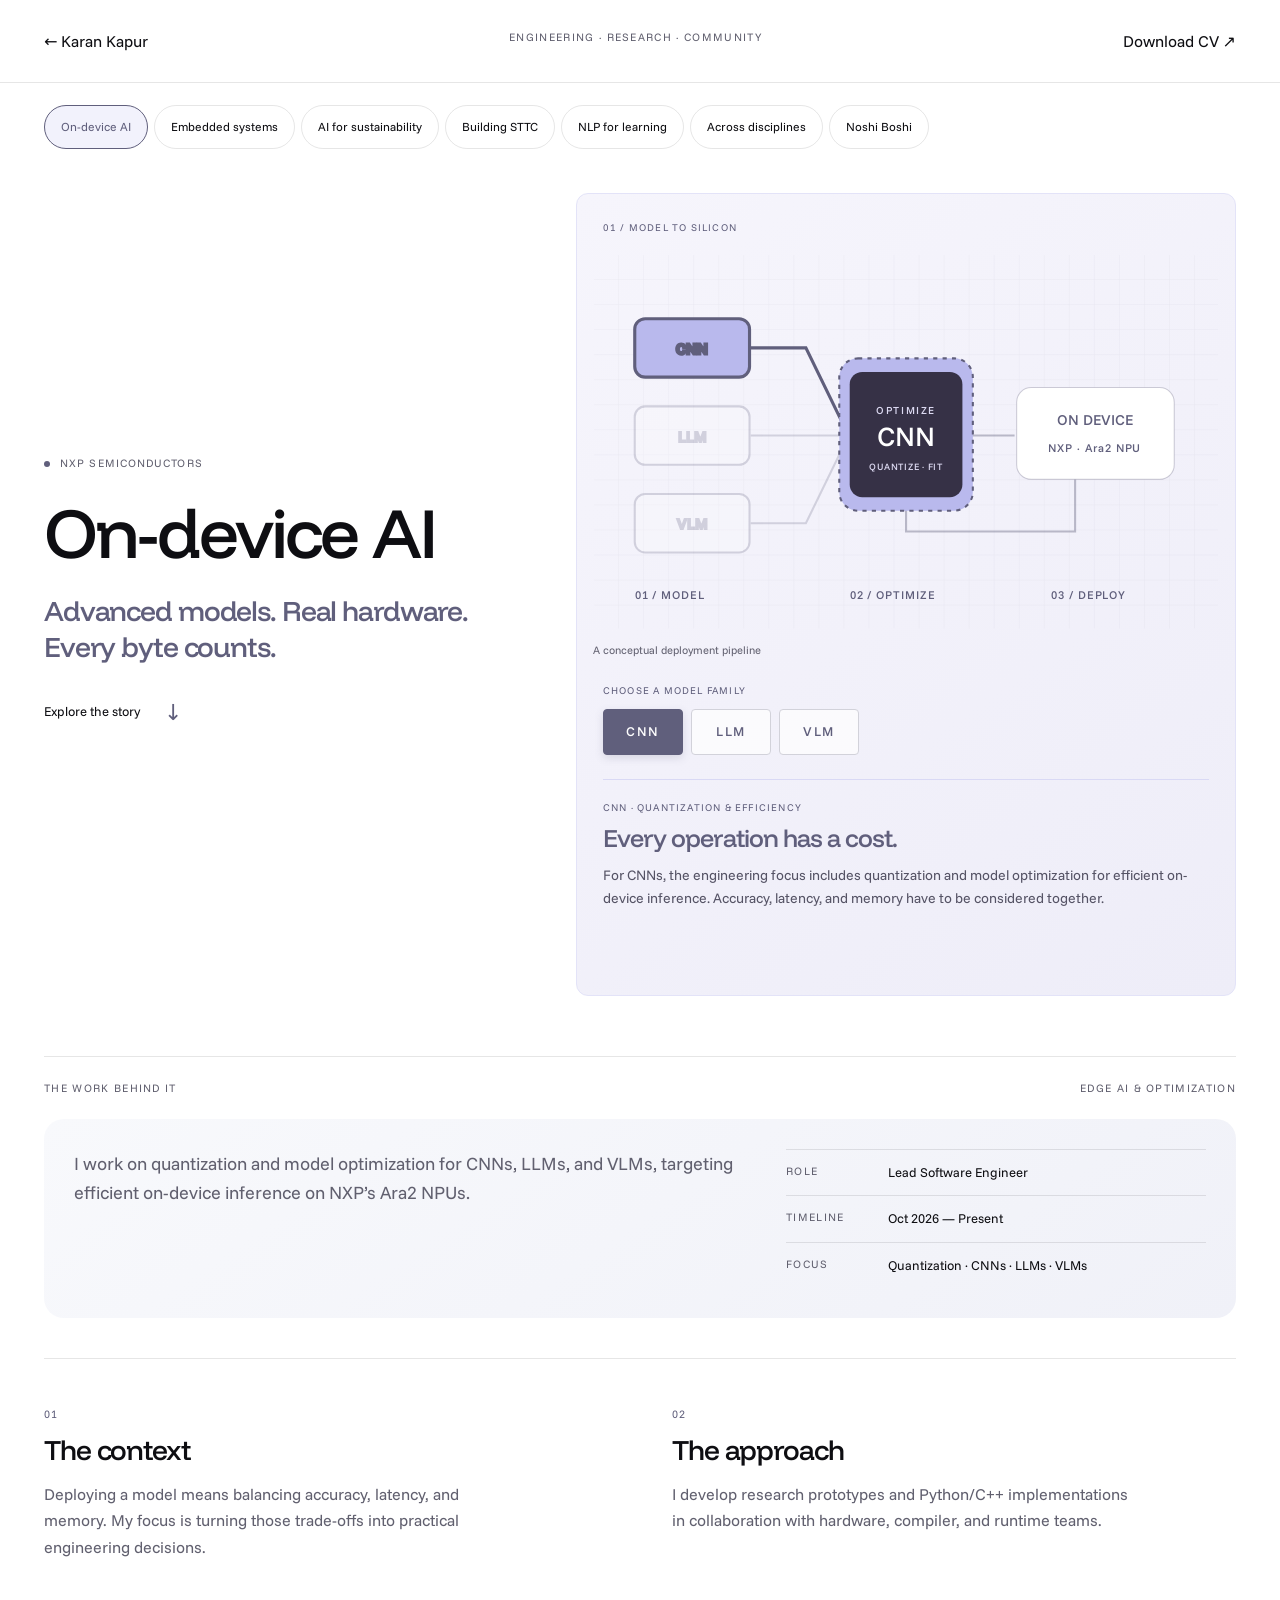
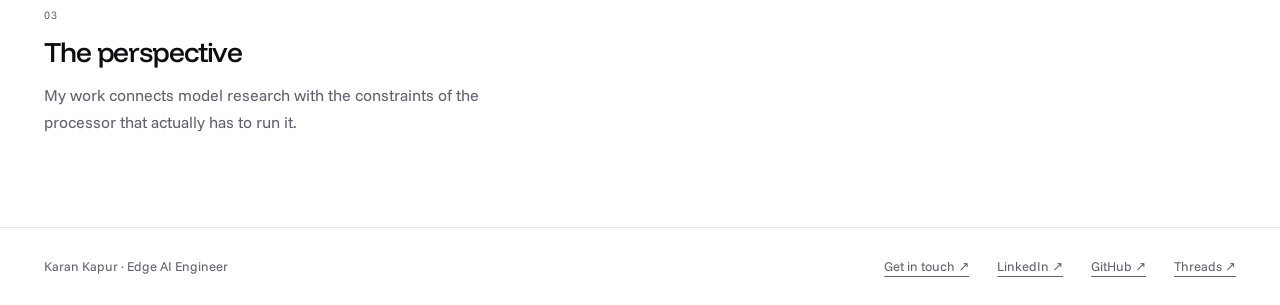
==== profile/project.html @ 8407d63f "Prepare portfolio for GitHub Pages" ====
<!doctype html>
<html lang="en">
<head>
  <meta charset="utf-8">
  <meta name="viewport" content="width=device-width, initial-scale=1">
  <meta name="theme-color" content="#ffffff">
  <meta name="description" content="Selected engineering, research, and community work by Karan Kapur.">
  <title>Selected work — Karan Kapur</title>
  <link rel="icon" href="icon.svg" type="image/svg+xml">
  <link rel="preconnect" href="https://fonts.googleapis.com">
  <link rel="stylesheet" href="https://fonts.googleapis.com/css2?family=Funnel+Display:wght@400;500;600&family=Funnel+Sans:wght@400;500;600&display=swap">
  <style>
    :root{--accent:#b9b9ed}
    *{box-sizing:border-box}body{margin:0;background:var(--bg);color:var(--ink);font:400 16px/1.65 "Funnel Sans",system-ui,sans-serif}
    a{color:inherit;text-underline-offset:5px}a:hover{color:var(--accent-ink)}a:focus-visible{outline:2px solid var(--accent-ink);outline-offset:5px}
    header,main,footer{max-width:1120px;margin:auto;padding:28px 44px}header{display:flex;justify-content:space-between;gap:24px;border-bottom:1px solid var(--line)}
    header a{text-decoration:none}header span,.eyebrow,.number,dt{font-size:11px;letter-spacing:.12em;text-transform:uppercase;color:var(--muted)}
    nav{display:flex;gap:8px;flex-wrap:wrap;margin:6px 0 28px}nav a{font-size:12px;text-decoration:none;padding:6px 12px;border:1px solid var(--line);border-radius:24px}nav a[aria-current]{border-color:var(--accent-ink);color:var(--accent-ink)}
    .eyebrow{display:flex;align-items:center;gap:10px;margin:40px 0 18px}.eyebrow:before{content:"";width:6px;height:6px;border-radius:50%;background:var(--accent-ink)}
    h1,h2,.statement{font-family:"Funnel Display",system-ui,sans-serif;font-weight:500;letter-spacing:-.04em}h1{font-size:clamp(48px,8vw,100px);line-height:1.02;max-width:900px;margin:0 0 28px}
    .statement{font-size:clamp(23px,3vw,36px);line-height:1.35;max-width:760px;color:var(--accent-ink);margin:0 0 34px}
    .overview{display:grid;grid-template-columns:1.6fr 1fr;gap:64px;padding:30px 0 50px}.summary{font-size:18px;margin:0;color:var(--muted)}
    dl{margin:0}dl div{display:grid;grid-template-columns:90px 1fr;gap:12px;border-top:1px solid var(--line);padding:12px 0}dd{margin:0;font-size:13px}
    .chapters{border-top:1px solid var(--line);display:grid;grid-template-columns:repeat(2,minmax(0,1fr));gap:40px 64px;padding:40px 0 64px}.number{color:var(--accent-ink)}h2{font-size:28px;line-height:1.2;margin:8px 0 14px}.chapters p{color:var(--muted);margin:0;max-width:460px}
    footer{display:flex;flex-wrap:wrap;gap:16px 28px;border-top:1px solid var(--line);font-size:13px;color:var(--muted)}footer span{margin-right:auto}.empty{padding-block:80px}
    @media(max-width:640px){header,main,footer{padding:22px}.eyebrow{margin-top:28px}.overview{grid-template-columns:1fr;gap:28px}.chapters{grid-template-columns:1fr;gap:32px}h1{overflow-wrap:anywhere}header span{display:none}}
    .overview{border-radius:20px;background:linear-gradient(145deg,#f8f9fc,#f0f1f8);padding:30px;margin-bottom:40px;gap:40px}
    nav a{min-height:44px;box-sizing:border-box;display:inline-flex;align-items:center;padding:10px 16px}
    nav a[aria-current]{background:color-mix(in srgb,var(--accent) 18%,white)}
    @media(max-width:640px){.overview{padding:24px;gap:28px}}
  </style>
  <link rel="stylesheet" href="theme.css">
</head>
<body class="project-page">
  <header><a id="back" href="../index.html">← Karan Kapur</a><span>Engineering · Research · Community</span><a href="CV_Karan_Kapur.pdf" download>Download CV ↗</a></header>
  <main id="content">
    <nav id="project-nav" aria-label="Select a project"></nav>
    <section class="project-hero" aria-labelledby="name">
      <div class="project-heading">
        <p class="eyebrow" id="organization"></p>
        <h1 id="name"></h1>
        <p class="statement" id="statement"></p>
        <a class="story-link" href="#story">Explore the story <span aria-hidden="true">↓</span></a>
      </div>
      <section class="experience" id="experience" aria-label="Explore this project" hidden></section>
    </section>
    <div class="story-heading" id="story"><span>The work behind it</span><span id="story-type"></span></div>
    <div class="overview"><p class="summary" id="summary"></p><dl id="details"></dl></div>
    <div class="chapters" id="chapters"></div>
    <noscript><p>Please enable JavaScript to view this project, or <a href="CV_Karan_Kapur.pdf">read my CV</a>.</p></noscript>
  </main>
  <footer><span>Karan Kapur · Edge AI Engineer</span><a href="mailto:karankapur.kapur@gmail.com">Get in touch ↗</a><a href="https://www.linkedin.com/in/karukapur/" target="_blank" rel="noopener">LinkedIn ↗</a><a href="https://github.com/karukapur" target="_blank" rel="noopener">GitHub ↗</a><a href="https://www.threads.com/@karukapur" target="_blank" rel="noopener noreferrer">Threads ↗</a></footer>
  <script src="portfolio.js"></script>
  <script src="project-experiences.js"></script>
  <script>
    const id = new URLSearchParams(location.search).get('id') || 'edge-ai';
    const project = PORTFOLIO.projects.find(p => p.id === id);
    for (const item of PORTFOLIO.projects) {
      const link = document.createElement('a'); link.href = `?id=${item.id}`; link.textContent = item.name;
      if (item.id === id) link.setAttribute('aria-current', 'page');
      document.getElementById('project-nav').append(link);
    }
    if (!project) {
      document.title = 'Project not found — Karan Kapur';
      document.getElementById('content').innerHTML = '<div class="empty"><h1>Project not found.</h1><p><a href="../index.html">Explore the portfolio ↗</a></p></div>';
    } else {
      document.title = `${project.name} — Karan Kapur`;
      document.body.dataset.project = project.id;
      document.documentElement.style.setProperty('--accent', project.color);
      document.getElementById('story-type').textContent = project.type;
      for (const [element, value] of Object.entries({organization: project.organization, name: project.name, statement: project.big, summary: project.tabs[0]})) document.getElementById(element).textContent = value;
      document.getElementById('back').href = `../index.html#${project.id}`;
      const details = document.getElementById('details');
      for (const [label, value] of [['Role', project.role], ['Timeline', project.timeline], ['Focus', project.scope]]) {
        const row = document.createElement('div'), term = document.createElement('dt'), description = document.createElement('dd');
        term.textContent = label; description.textContent = value; row.append(term, description); details.append(row);
      }
      project.tabs.slice(1).forEach((text, i) => {
        const article = document.createElement('article'), number = document.createElement('span'), heading = document.createElement('h2'), paragraph = document.createElement('p');
        number.className = 'number'; number.textContent = `0${i + 1}`;
        heading.textContent = ['The context', 'The approach', 'The perspective'][i]; paragraph.textContent = text;
        article.append(number, heading, paragraph); document.getElementById('chapters').append(article);
      });
      mountProjectExperience(document.getElementById('experience'), project);
    }
  </script>
</body>
</html>
---- profile/theme.css ----
/* One light palette for the introduction, card table, lab and project pages. */
:root {
  color-scheme: light;
  --bg: #ffffff;
  --ink: #0e0e12;
  --muted: #61606f;
  --line: rgba(14,14,18,.1);
  --nt: #f3f4fa;
  --nt-ink: #242331;
  --nt-2: #61606f;
  --nt-3: #686779;
  --nt-line: rgba(46,44,79,.14);
  --nt-hi: #363445;
  --nt-mid: #555365;
  --nt-body: #61606f;
  --accent-ink: color-mix(in srgb, var(--accent, #b9b9ed) 40%, #242331);
}

/* A custom embedded development kit; the existing camera and display remain interactive. */
html.stage-on .mb .mb-base {
  transform: translateZ(2px);
  border-radius: 22px;
  background: #e8e9f3 url(edge-board.svg) center / 100% 100% no-repeat;
  box-shadow: inset 0 0 0 2px #c4c5d8, 0 7px 0 #b7b8ca, 0 20px 35px rgba(46,44,79,.15);
}
html.stage-on .mb .mb-face {
  border-radius: 18px;
  background: linear-gradient(145deg, #ffffff, #e1e3ef);
  box-shadow: inset 0 0 0 2px #c6c8dc, 0 4px 0 #b9bbd1, 0 16px 36px rgba(46,44,79,.16);
}
html.stage-on .mb .mb-screen { border-radius: 8px; background: #e8e9f3; }
html.stage-on .mb .mb-pane { background: var(--bg); }
html.stage-on .mb .mb-back { display: block; background: #dcddeb; }
html.stage-on .mb .mb-bar {
  top: calc(var(--bz) - var(--bh));
  color: #555365;
  background: #ececf6;
  border-radius: 8px 8px 0 0;
  letter-spacing: .12em;
}
html.stage-on .mb .lab-status { display: flex; align-items: center; gap: .6em; }
html.stage-on .mb .lab-status i { width: .5em; height: .5em; border-radius: 50%; background: #3a875f; }
html.stage-on .mb .mb-chin { color: #61606f; font-size: calc(var(--wi) * .009); letter-spacing: .18em; }
html.stage-on body .web-info .wi-dock {
  background: linear-gradient(180deg, rgba(255,255,255,.92), rgba(232,234,245,.88));
  box-shadow: inset 0 0 0 1px rgba(120,118,154,.18), inset 0 1px 0 #fff, 0 10px 30px rgba(46,44,79,.12);
}
html.stage-on body .web-info .wd-c::after { background: #7774b5; box-shadow: none; }
html.stage-on body .web-info .wd-tip { background: rgba(255,255,255,.96); box-shadow: 0 4px 16px rgba(46,44,79,.15); }
html.stage-on .web-tip { color: var(--ink); text-shadow: 0 1px 8px #fff; }
html.stage-on .mb .mb-arrive { box-shadow: 0 8px 28px rgba(46,44,79,.18); }
html.stage-on .web-note.is-cue { animation: none; }
.end-info .ei-item:hover .ei-v { color: #64619a; }

/* Project experiences: shared controls, individual compositions. */
.project-page { --tint: color-mix(in srgb, var(--accent) 19%, white); }
.project-page header, .project-page main, .project-page footer { max-width: 1320px; }
.project-page main { padding-top: 22px; }
.project-page #project-nav { margin: 0 0 36px; gap: 6px; }
.project-page #project-nav a { font-size: 12px; }
.project-hero { display: grid; grid-template-columns: .85fr 1.15fr; align-items: center; gap: 44px; padding: 8px 0 60px; }
.project-heading { min-width: 0; }
.project-heading .eyebrow { margin: 0 0 24px; line-height: 1.6; letter-spacing: .1em; }
.project-heading h1 { font-size: clamp(46px, 5.5vw, 82px); margin-bottom: 24px; overflow-wrap: anywhere; }
.project-heading .statement { font-size: clamp(23px, 2.2vw, 31px); line-height: 1.3; margin-bottom: 24px; }
.story-link { display: inline-flex; align-items: center; gap: 24px; min-height: 44px; font-size: 13px; text-decoration: none; }
.story-link span { font-size: 22px; color: var(--accent-ink); }
.story-heading { display: flex; flex-wrap: wrap; justify-content: space-between; gap: 12px; padding: 22px 0; border-top: 1px solid var(--line); font-size: 11px; letter-spacing: .12em; text-transform: uppercase; color: var(--muted); scroll-margin-top: 24px; }
.experience { min-width: 0; padding: 26px; border: 1px solid color-mix(in srgb, var(--accent) 40%, white); border-radius: 24px; background: var(--tint); color: var(--accent-ink); }
.experience[hidden] { display: none; }
.experience-label, .experience-tag, .experience-prompt, .sheet-label, .notebook-label, .notebook-footer { font-size: 10px; line-height: 1.6; letter-spacing: .12em; text-transform: uppercase; }
.experience-label { margin: 0; }
.experience-visual { min-width: 0; margin: 18px 0 24px; }
.experience-visual > svg { width: 100%; height: auto; display: block; overflow: visible; }
.experience-visual figcaption { margin-top: 12px; font-size: 11px; line-height: 1.5; color: var(--muted); }
.experience-prompt { margin: 0 0 10px; }
.experience-buttons { display: flex; flex-wrap: wrap; gap: 8px; }
.experience-buttons button { min-width: 48px; min-height: 46px; padding: 10px 16px; border: 1px solid color-mix(in srgb, var(--accent-ink) 28%, white); border-radius: 8px; background: rgba(255,255,255,.7); color: var(--accent-ink); font: 500 13px/1.4 "Funnel Sans", system-ui, sans-serif; text-align: left; cursor: pointer; transition: background .2s, border-color .2s, box-shadow .2s; }
.experience-buttons button:hover { border-color: var(--accent-ink); background: white; }
.experience-buttons button[aria-pressed="true"] { background: var(--accent-ink); color: #fff; border-color: var(--accent-ink); box-shadow: 0 3px 8px color-mix(in srgb, var(--accent-ink) 18%, transparent); }
.experience-buttons button:focus-visible { outline: 2px solid var(--accent-ink); outline-offset: 4px; }
.experience-detail { border-top: 1px solid color-mix(in srgb, var(--accent) 55%, white); margin-top: 24px; padding-top: 20px; min-height: 190px; }
.experience-tag { margin: 0 0 8px; }
.experience-title { margin: 0 0 12px; font-size: 25px; line-height: 1.15; }
.experience-copy { margin: 0; font-size: 14px; line-height: 1.65; color: #555365; }
.experience-source { display: inline-flex; align-items: center; min-height: 44px; margin-top: 8px; font-size: 12px; }
.experience-source[hidden] { display: none; }
.experience svg text { fill: currentColor; font: 500 14px "Funnel Sans", system-ui, sans-serif; }
.experience svg .svg-center { text-anchor: middle; }
.experience svg .svg-small { font-size: 11px; letter-spacing: .08em; }
.trace { stroke: currentColor; stroke-width: 2; opacity: .4; }
.signal { stroke: currentColor; stroke-width: 2; opacity: .23; transition: opacity .25s; }
.signal.is-active { opacity: 1; stroke-width: 3; }
.signal rect { fill: white; }
.signal.is-active rect { fill: var(--accent); }
.chip-pins { fill: var(--accent); stroke: var(--accent-ink); stroke-width: 2; stroke-dasharray: 4 5; }
.silicon-core { fill: #363146; }
.experience svg .core-label { fill: #dcd9f1; font-size: 10px; letter-spacing: .15em; }
.experience svg .core-model { fill: white; font-size: 26px; }
.experience svg .core-small { fill: #dcd9f1; font-size: 9px; letter-spacing: .08em; }
.device-node { fill: white; stroke: currentColor; stroke-opacity: .3; }
[data-project="edge-ai"] .experience { border-radius: 12px; background: linear-gradient(145deg, #f6f5fc, #eeedf8); }
[data-project="edge-ai"] .experience-visual { margin-inline: -10px; }
[data-project="edge-ai"] .experience-buttons button { min-width: 80px; text-align: center; border-radius: 4px; letter-spacing: .12em; }

/* The embedded workbench reads across: input rail, schematic, engineering note. */
[data-project="embedded"] .project-hero { grid-template-columns: 1fr; gap: 24px; }
[data-project="embedded"] .project-heading { display: grid; grid-template-columns: 1fr 1fr; gap: 0 64px; align-items: center; }
[data-project="embedded"] .project-heading .eyebrow { grid-column: 1 / -1; margin-bottom: 16px; }
[data-project="embedded"] .project-heading h1 { grid-row: 2 / 4; font-size: clamp(46px, 5vw, 76px); margin: 0; max-width: 540px; }
[data-project="embedded"] .project-heading .statement { margin: 0; max-width: 420px; }
[data-project="embedded"] .experience { display: grid; grid-template-columns: 170px minmax(0, 1.6fr) minmax(220px, 1fr); gap: 24px; border-radius: 8px; background: #f0f7f5; }
[data-project="embedded"] .experience-label { grid-column: 1 / -1; }
[data-project="embedded"] .experience-controls { grid-column: 1; grid-row: 2; align-self: center; }
[data-project="embedded"] .experience-buttons { flex-direction: column; }
[data-project="embedded"] .experience-visual { grid-column: 2; grid-row: 2; margin: 0; align-self: center; }
[data-project="embedded"] .experience-detail { grid-column: 3; grid-row: 2; margin: 0; border-top: 0; border-left: 1px solid var(--line); padding: 16px 0 16px 24px; align-self: center; }
[data-project="embedded"] .silicon-core { fill: #2b4846; }

/* Research documents are individually brought to the top of the desk. */
[data-project="sustainability"] .project-hero { grid-template-columns: 1fr 1fr; gap: 64px; }
[data-project="sustainability"] .experience { padding: 28px 32px; background: linear-gradient(145deg, #f1f5ec, #f9fbf7); border: 0; border-radius: 2px; }
.research-stack { position: relative; height: 310px; width: 100%; margin: 28px 0 16px; }
.report-sheet { position: absolute; box-sizing: border-box; width: 82%; height: 285px; left: 9%; top: 12px; padding: 26px; border: 1px solid #cfd8c5; background: #fff; color: #35412e; box-shadow: 0 10px 22px #3442290c; transform: translate(10px, 8px) rotate(5deg); transition: transform .28s, opacity .28s; opacity: .3; }
.report-sheet:nth-child(2) { transform: translate(-12px, 3px) rotate(-5deg); }
.report-sheet:nth-child(3) { transform: translate(4px, -8px) rotate(3deg); }
.report-sheet:nth-child(4) { transform: translate(-2px, 12px) rotate(-2deg); }
.report-sheet.is-active { transform: translate(0, -8px) rotate(-1deg); opacity: 1; z-index: 1; }
.report-sheet strong { display: block; font: 500 32px/1.12 "Funnel Display", system-ui, sans-serif; letter-spacing: -.04em; margin: 22px 0; }
.paper-lines { height: 54px; background: repeating-linear-gradient(180deg, transparent 0 12px, #dce0d8 12px 14px, transparent 14px 18px); }
.paper-stamp { display: block; font-size: 10px; line-height: 1.5; text-transform: uppercase; letter-spacing: .07em; margin-top: 18px; }
.extraction-row { display: flex; gap: 20px; font-size: 12px; border-block: 1px solid #dce0d8; padding: 10px 0; }
.report-sheet .result-number { font-size: 102px; line-height: .9; margin: 24px 0 12px; }
.result-number span { font-size: 40px; }
.report-sheet p { font-size: 14px; margin: 8px 0; }
.database-drawing { border: 1px solid #cfd8c5; border-radius: 50% / 15%; text-align: center; font-size: 13px; padding: 12px; }
[data-project="sustainability"] .experience-buttons { gap: 6px; }
[data-project="sustainability"] .experience-buttons button { padding: 8px 12px; border-radius: 24px; font-size: 12px; }

/* STTC is shown through its live website rather than an illustrative diagram. */
[data-project="sttc"] .project-hero { grid-template-columns: 1fr; gap: 28px; }
[data-project="sttc"] .project-heading { text-align: center; max-width: 820px; margin: auto; }
[data-project="sttc"] .project-heading .eyebrow { justify-content: center; }
[data-project="sttc"] .project-heading h1 { font-size: clamp(52px, 6vw, 88px); }
[data-project="sttc"] .project-heading .statement { margin: 0 auto 8px; max-width: 650px; }
.project-page .experience.live-site { display: block; padding: 0; overflow: hidden; border: 1px solid var(--line); border-radius: 16px; background: white; }
.live-site-toolbar { display: flex; flex-wrap: wrap; align-items: center; justify-content: space-between; gap: 8px 20px; padding: 10px 20px; background: #f8f9fc; border-bottom: 1px solid var(--line); color: var(--muted); font-size: 12px; }
.live-site-toolbar span { letter-spacing: .1em; text-transform: uppercase; font-size: 10px; }
.live-site-link { display: inline-flex; align-items: center; min-height: 44px; color: var(--ink); }
.live-site-frame { display: block; width: 100%; height: clamp(560px, 72vh, 880px); border: 0; background: white; }

/* The topic map leads on the left, with the editorial introduction on the right. */
[data-project="camh"] .project-hero { grid-template-columns: 1.15fr .85fr; }
[data-project="camh"] .project-heading { grid-column: 2; grid-row: 1; }
[data-project="camh"] .experience { grid-column: 1; grid-row: 1; background: #f0f5fc; border-radius: 30px 30px 8px 30px; }
[data-project="camh"] .experience-visual { background: #ffffff94; border-radius: 16px; padding: 14px 8px 10px; }
[data-project="camh"] .experience-buttons button { border-radius: 24px; }
.map-axis { stroke: #b4c4db; stroke-width: 1; }
.topic-halo { fill: #dce7f4; opacity: .6; }
.halo-b { fill: #dcdff1; }.halo-c { fill: #d5e9e6; }
.topic-point { fill: #5a759f; stroke: white; stroke-width: 1; transition: cx .3s, cy .3s; }
.topic-1 { fill: #7e75a4; }.topic-2 { fill: #507d7b; }
[data-project="camh"] .experience[data-choice="1"] .topic-halo { opacity: .22; }
[data-project="camh"] .experience[data-choice="2"] .topic-halo { opacity: 0; }

/* Notebook tabs, ruled paper and a three-stop academic journey. */
[data-project="education"] .project-hero { grid-template-columns: 1fr; gap: 24px; }
[data-project="education"] .project-heading { max-width: 960px; }
[data-project="education"] .project-heading h1 { font-size: clamp(48px, 6.5vw, 92px); margin-bottom: 16px; }
[data-project="education"] .project-heading .statement { display: inline; margin-right: 40px; }
[data-project="education"] .experience { display: grid; grid-template-columns: minmax(0, 1.3fr) minmax(0, 1fr); gap: 20px 36px; border-radius: 4px 18px 18px 4px; border-left: 10px solid #c7b68a; background: #faf7ee; padding: 28px 36px; }
[data-project="education"] .experience-label { grid-column: 1 / -1; }
[data-project="education"] .experience-visual { grid-column: 1; grid-row: 2 / 4; margin: 0; }
[data-project="education"] .experience-controls { grid-column: 2; grid-row: 2; align-self: end; }
[data-project="education"] .experience-detail { grid-column: 2; grid-row: 3; margin-top: 0; }
[data-project="education"] .experience-buttons button { border-radius: 4px 12px 4px 4px; font-size: 12px; }
.notebook-page { padding: 20px 20px 26px 32px; background: repeating-linear-gradient(transparent 0 31px, #e9e0cc 31px 32px); border-left: 1px solid #d4b8a2; min-height: 270px; }
.notebook-label { display: block; }
.journey-track { display: flex; gap: 18px; position: relative; margin: 30px 0 24px; }
.journey-track::before { content: ""; position: absolute; left: 14px; right: 14px; top: 17px; height: 1px; background: #d7c69f; }
.journey-stop { position: relative; flex: 1; opacity: .4; transition: opacity .25s; }
.journey-stop.is-active { opacity: 1; }
.journey-stop > span { position: relative; display: grid; place-items: center; width: 36px; height: 36px; border: 1px solid #cab88c; border-radius: 50%; background: #faf7ee; font-size: 12px; margin-bottom: 16px; }
.journey-stop.is-active > span { background: var(--accent-ink); color: white; border-color: var(--accent-ink); }
.journey-stop strong { display: block; font: 500 25px/1.15 "Funnel Display", system-ui, sans-serif; letter-spacing: -.04em; }
.journey-stop small { display: block; font-size: 10px; line-height: 1.6; margin-top: 12px; }
.notebook-footer { font-size: 9px; letter-spacing: .06em; }

/* A recipe card, herb sprig and plate form a small kitchen still life. */
[data-project="noshi-boshi"] .project-hero { grid-template-columns: 1.2fr .8fr; gap: 64px; }
[data-project="noshi-boshi"] .project-heading { grid-column: 2; grid-row: 1; }
[data-project="noshi-boshi"] .project-heading h1 { font-size: clamp(62px, 7.5vw, 108px); max-width: 340px; }
[data-project="noshi-boshi"] .experience { grid-column: 1; grid-row: 1; background: #f9f1f3; border: 0; border-radius: 100px 100px 16px 16px; padding: 32px; }
[data-project="noshi-boshi"] .experience-label { text-align: center; }
[data-project="noshi-boshi"] .experience-buttons button { border-radius: 4px; border-style: dashed; font-size: 12px; padding-inline: 12px; }
.recipe-scene { position: relative; height: 330px; }
.recipe-card { position: absolute; left: 26%; top: 22px; width: 64%; height: 280px; box-sizing: border-box; padding: 24px; background: #fffcf8; box-shadow: 0 12px 24px #73545a12; border: 1px solid #e5d4d5; transform: rotate(6deg); transition: transform .25s; }
.recipe-card strong { display: block; font: 500 35px/1.05 "Funnel Display", system-ui, sans-serif; letter-spacing: -.045em; margin: 20px 0 12px; }
.recipe-card .paper-lines { height: 34px; }
.recipe-sign { display: block; margin-top: 12px; font-size: 12px; }
.recipe-card.is-active { transform: rotate(0deg) translateY(-5px); }
.ingredient-bundle { position: absolute; width: 72%; left: -15%; bottom: -8px; transform: rotate(-12deg); transition: transform .25s; }
.ingredient-bundle svg { display: block; width: 100%; }
.ingredient-bundle.is-active { transform: rotate(-5deg) translateY(-8px); }
.herb { fill: #bed1be; stroke: #5a7860; stroke-width: 3; }
.ingredient { fill: #e8b69e; stroke: #ae7966; stroke-width: 2; }
.ingredient-small { fill: #dcc18a; stroke: #a48c59; stroke-width: 2; }
.table-plate { position: absolute; width: 126px; height: 126px; border: 8px double #c9a9b2; background: #fffafc; border-radius: 50%; right: 0; bottom: -6px; display: grid; place-items: center; transform: rotate(-12deg); box-shadow: 0 8px 12px #73545a0a; transition: transform .25s; }
.table-plate span { text-align: center; font-size: 16px; line-height: 1.3; }
.table-plate.is-active { transform: rotate(0deg) translateY(-8px); }

@media (max-width: 1050px) {
  .project-hero, [data-project="sustainability"] .project-hero, [data-project="noshi-boshi"] .project-hero { gap: 28px; }
  .experience { padding: 22px; }
  [data-project="embedded"] .experience { grid-template-columns: 150px minmax(0, 1fr); gap: 20px; }
  [data-project="embedded"] .experience-detail { grid-column: 1 / -1; grid-row: 3; border-left: 0; border-top: 1px solid var(--line); padding: 20px 0 0; min-height: 0; }
  [data-project="education"] .experience { gap: 20px; padding: 28px; }
  [data-project="education"] .experience { grid-template-columns: 1fr; }
  [data-project="education"] .experience-visual { grid-column: 1; grid-row: 2; }
  [data-project="education"] .experience-controls { grid-column: 1; grid-row: 3; }
  [data-project="education"] .experience-detail { grid-column: 1; grid-row: 4; }
}
@media (max-width: 760px) {
  .project-page header, .project-page main, .project-page footer { padding-inline: 22px; }
  .project-page header { font-size: 13px; gap: 16px; align-items: center; }
  .project-page header span { display: none; }
  .project-page #project-nav { margin-bottom: 28px; }
  .project-page #project-nav a { font-size: 11px; padding: 8px 12px; }
  .project-page .project-hero { grid-template-columns: minmax(0, 1fr); gap: 28px; padding-bottom: 36px; }
  .project-page .project-heading { grid-column: 1; grid-row: 1; display: block; text-align: left; margin: 0; }
  .project-page .project-heading .eyebrow { justify-content: flex-start; margin-bottom: 18px; }
  .project-page .project-heading h1 { font-size: clamp(44px, 10vw, 66px); max-width: none; margin-bottom: 20px; }
  .project-page .project-heading .statement { display: block; margin: 0 0 12px; font-size: 25px; }
  .project-page .experience { grid-column: 1; grid-row: 2; padding: 22px; border-radius: 18px; }
  .project-page .experience-label { padding-left: 0; }
  .project-page .experience-detail { min-height: 0; }
  [data-project="sustainability"] .experience { padding-inline: 18px; }
  .report-sheet { padding: 22px; width: 88%; left: 6%; }
  .report-sheet strong { font-size: 30px; }
  .notebook-page { padding-inline: 14px; }
  .journey-track { gap: 8px; }
  .journey-stop strong { font-size: 21px; }
  [data-project="noshi-boshi"] .experience { border-radius: 54px 54px 14px 14px; }
  .recipe-card { left: 20%; width: 76%; padding: 20px; }
  .recipe-card strong { font-size: 32px; }
  .recipe-card .sheet-label { font-size: 8px; }
  .table-plate { width: 106px; height: 106px; }
}
@media (max-width: 440px) {
  [data-project="embedded"] .experience { display: block; }
  [data-project="embedded"] .experience-controls { margin-top: 20px; }
  [data-project="embedded"] .experience-buttons { flex-direction: row; }
  [data-project="embedded"] .experience-visual { margin: 18px -8px; }
  .experience-buttons button { padding-inline: 12px; font-size: 12px; }
  .journey-stop strong { font-size: 18px; }
  .notebook-page { padding-inline: 8px; }
}
@media (prefers-reduced-motion: reduce) {
  .experience *, .experience *::before, .experience *::after { transition: none !important; animation: none !important; }
}
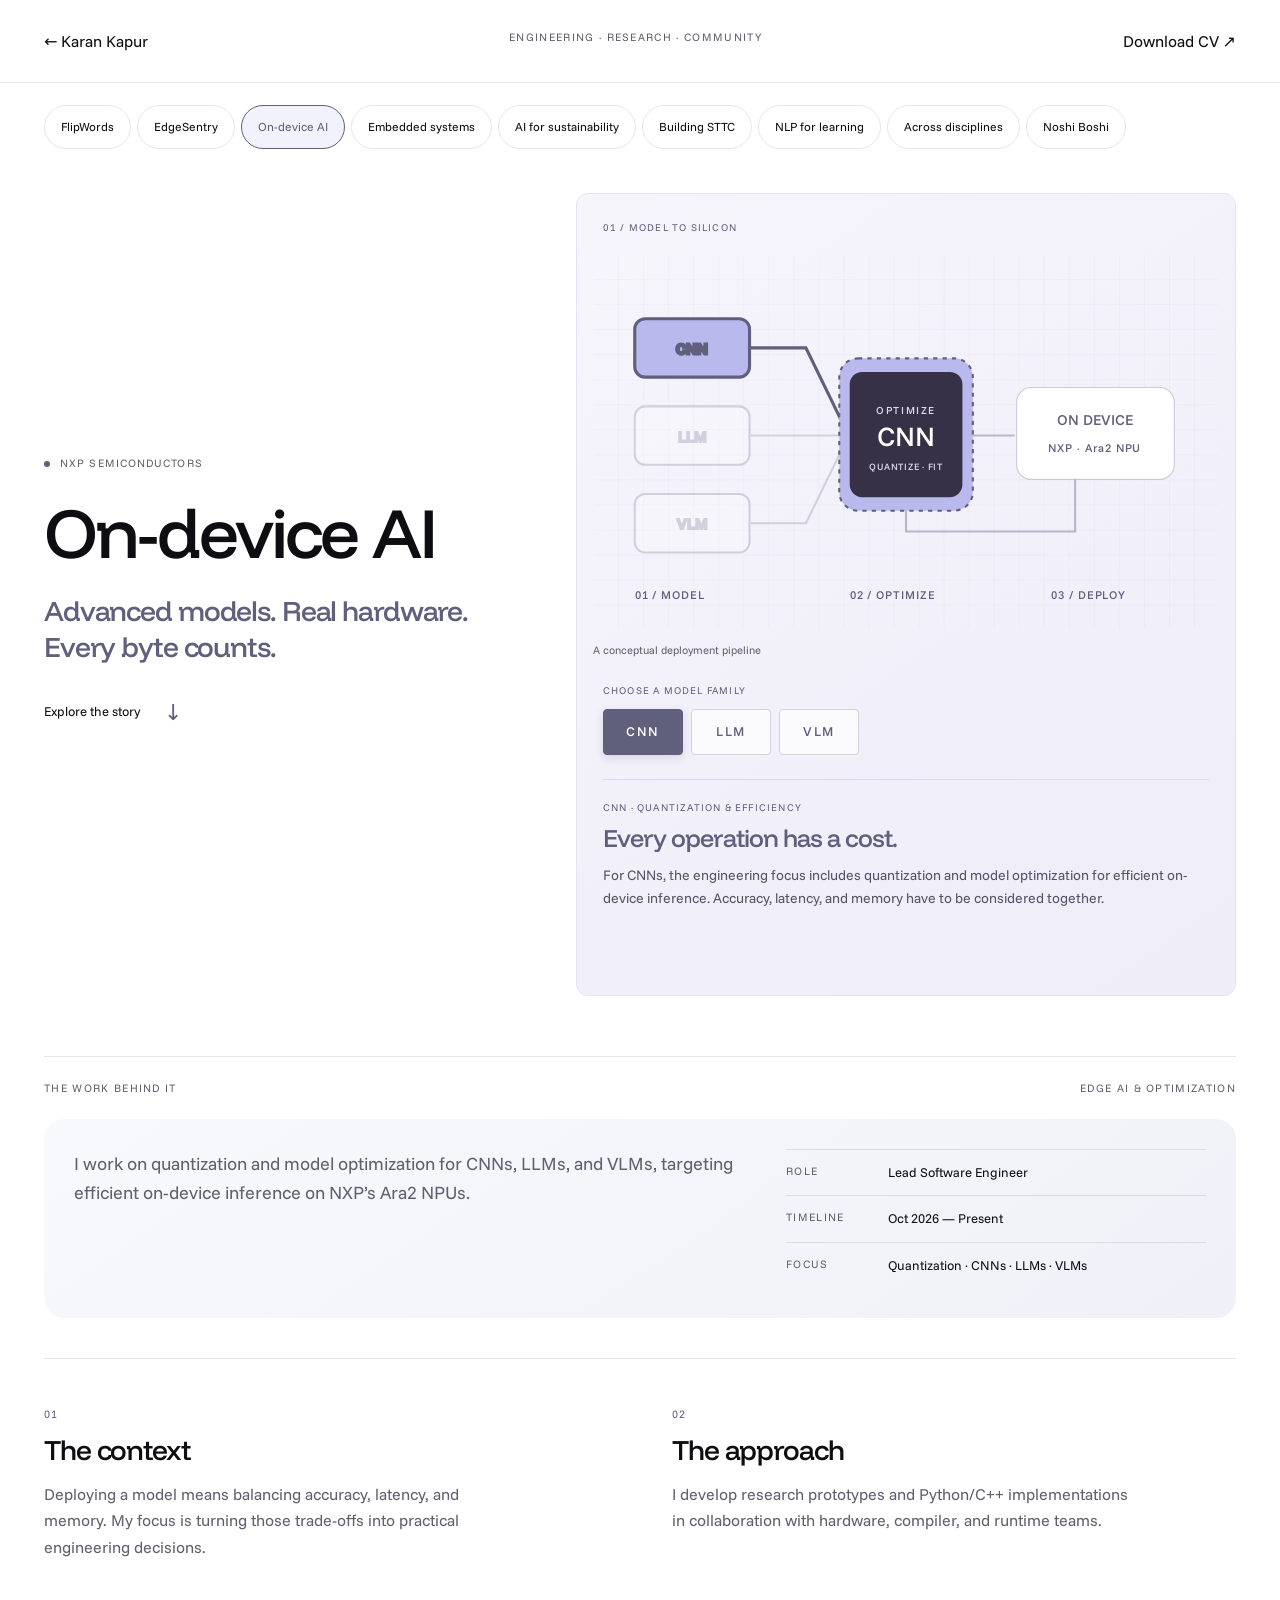
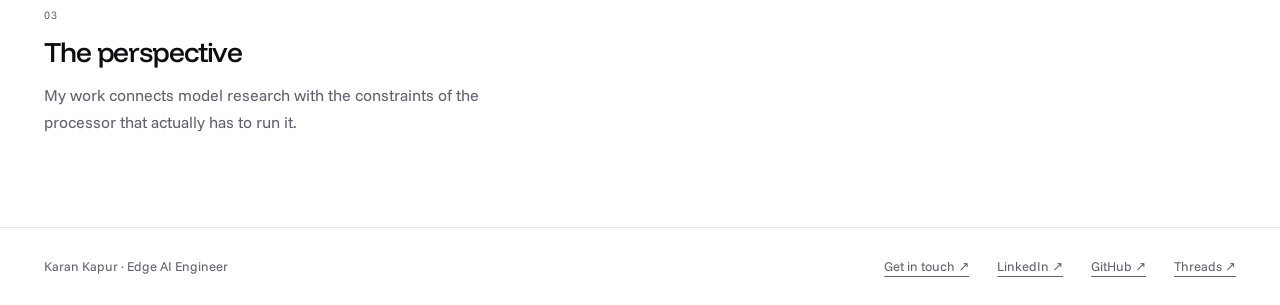
==== commit 77c85a2d: "Major Changes" ====
--- a/profile/project.html
+++ b/profile/project.html
@@ -30,6 +30,7 @@
     @media(max-width:640px){.overview{padding:24px;gap:28px}}
   </style>
   <link rel="stylesheet" href="theme.css">
+  <link rel="stylesheet" href="flipwords.css">
 </head>
 <body class="project-page">
   <header><a id="back" href="../index.html">← Karan Kapur</a><span>Engineering · Research · Community</span><a href="CV_Karan_Kapur.pdf" download>Download CV ↗</a></header>
@@ -52,6 +53,7 @@
   <footer><span>Karan Kapur · Edge AI Engineer</span><a href="mailto:karankapur.kapur@gmail.com">Get in touch ↗</a><a href="https://www.linkedin.com/in/karukapur/" target="_blank" rel="noopener">LinkedIn ↗</a><a href="https://github.com/karukapur" target="_blank" rel="noopener">GitHub ↗</a><a href="https://www.threads.com/@karukapur" target="_blank" rel="noopener noreferrer">Threads ↗</a></footer>
   <script src="portfolio.js"></script>
   <script src="project-experiences.js"></script>
+  <script src="flipwords.js"></script>
   <script>
     const id = new URLSearchParams(location.search).get('id') || 'edge-ai';
     const project = PORTFOLIO.projects.find(p => p.id === id);
@@ -70,6 +72,12 @@
       document.getElementById('story-type').textContent = project.type;
       for (const [element, value] of Object.entries({organization: project.organization, name: project.name, statement: project.big, summary: project.tabs[0]})) document.getElementById(element).textContent = value;
       document.getElementById('back').href = `../index.html#${project.id}`;
+      if (project.sourceUrl) {
+        const source = document.createElement('a');
+        source.href = project.sourceUrl; source.textContent = 'View on GitHub ↗';
+        source.target = '_blank'; source.rel = 'noopener';
+        document.querySelector('.project-heading').append(source);
+      }
       const details = document.getElementById('details');
       for (const [label, value] of [['Role', project.role], ['Timeline', project.timeline], ['Focus', project.scope]]) {
         const row = document.createElement('div'), term = document.createElement('dt'), description = document.createElement('dd');
--- a/profile/theme.css
+++ b/profile/theme.css
@@ -5,7 +5,7 @@
   --ink: #0e0e12;
   --muted: #61606f;
   --line: rgba(14,14,18,.1);
-  --nt: #f3f4fa;
+  --nt: var(--bg);
   --nt-ink: #242331;
   --nt-2: #61606f;
   --nt-3: #686779;
@@ -16,13 +16,45 @@
   --accent-ink: color-mix(in srgb, var(--accent, #b9b9ed) 40%, #242331);
 }
 
-/* A custom embedded development kit; the existing camera and display remain interactive. */
-html.stage-on .mb .mb-base {
-  transform: translateZ(2px);
-  border-radius: 22px;
-  background: #e8e9f3 url(edge-board.svg) center / 100% 100% no-repeat;
-  box-shadow: inset 0 0 0 2px #c4c5d8, 0 7px 0 #b7b8ca, 0 20px 35px rgba(46,44,79,.15);
-}
+/* Home introduction and actions, sharing the existing scene navigation. */
+.copy .hero-offer { grid-column: 1; grid-row: 1 / 3; align-self: start; }
+.copy .hero-offer h1 { margin-bottom: 40px; }
+.hero-services { margin: 0 0 40px; padding-inline-start: 16px; font-size: calc(clamp(22px, 1.9vw, 32px) - 2px); line-height: 1.4; letter-spacing: -.02em; }
+.hero-actions { display: flex; flex-wrap: wrap; gap: 20px; pointer-events: auto; }
+.hero-action { display: inline-flex; justify-content: center; align-items: center; gap: 12px; box-sizing: border-box; min-height: 54px; padding: 12px 26px; border: 1px solid #cbcbd7; border-radius: 11px; color: var(--ink); background: transparent; font-size: 20px; font-weight: 500; line-height: 1.4; letter-spacing: -.035em; text-decoration: none; }
+.hero-action-primary { color: #fff; background: var(--ink); border-color: var(--ink); }
+.hero-action:hover { background: #f3f4fa; }
+.hero-action-primary:hover { background: #292930; }
+.hero-action:focus-visible { outline: 2px solid var(--dot); outline-offset: 4px; }
+.copy .intro { max-width: 320px; }
+.copy .intro .en { font-size: 20px; line-height: 1.35; }
+.copy .intro .ko { font-size: 14px; line-height: 1.5; margin-top: 16px; }
+@media (min-width: 821px) and (max-width: 1400px) {
+  .copy .hero-offer { max-width: calc(50vw - 192px); }
+  .hero-services { font-size: 20px; }
+  .hero-actions { gap: 10px; }
+  .hero-action { min-height: 46px; padding: 10px 16px; font-size: 16px; }
+  .copy .intro { max-width: 240px; }
+  .copy .intro .en { font-size: 16px; }
+}
+@media (max-width: 820px) {
+  .copy .hero-offer h1 { margin-bottom: 0; }
+  .hero-services, .hero-actions { display: none; }
+  .copy .intro { max-width: 21em; }
+  .copy .intro .en { font-size: 11.5px; line-height: 1.5; }
+}
+@media (min-width: 1921px) {
+  .copy .hero-offer h1 { margin-bottom: calc(40px * var(--hs)); }
+  .hero-services { font-size: calc(32px * var(--hs) - 2px); margin-bottom: calc(40px * var(--hs)); padding-inline-start: calc(16px * var(--hs)); }
+  .hero-actions { gap: calc(20px * var(--hs)); }
+  .hero-action { min-height: calc(54px * var(--hs)); padding: calc(12px * var(--hs)) calc(26px * var(--hs)); gap: calc(12px * var(--hs)); border-radius: calc(11px * var(--hs)); font-size: calc(20px * var(--hs)); }
+  .copy .intro { max-width: calc(320px * var(--hs)); }
+  .copy .intro .en { font-size: calc(20px * var(--hs)); }
+  .copy .intro .ko { font-size: calc(14px * var(--hs)); margin-top: calc(16px * var(--hs)); }
+}
+
+/* Neutral project display; STTC supplies its own MacBook hardware. */
+html.stage-on .mb .mb-base { display: none; }
 html.stage-on .mb .mb-face {
   border-radius: 18px;
   background: linear-gradient(145deg, #ffffff, #e1e3ef);
@@ -31,22 +63,27 @@
 html.stage-on .mb .mb-screen { border-radius: 8px; background: #e8e9f3; }
 html.stage-on .mb .mb-pane { background: var(--bg); }
 html.stage-on .mb .mb-back { display: block; background: #dcddeb; }
-html.stage-on .mb .mb-bar {
-  top: calc(var(--bz) - var(--bh));
-  color: #555365;
-  background: #ececf6;
-  border-radius: 8px 8px 0 0;
-  letter-spacing: .12em;
-}
-html.stage-on .mb .lab-status { display: flex; align-items: center; gap: .6em; }
-html.stage-on .mb .lab-status i { width: .5em; height: .5em; border-radius: 50%; background: #3a875f; }
-html.stage-on .mb .mb-chin { color: #61606f; font-size: calc(var(--wi) * .009); letter-spacing: .18em; }
+/* Match the cards' purple lettering within the Work page's left margin. */
+html.stage-on body .web-info .wi-mark {
+  left: max(20px, env(safe-area-inset-left, 0px));
+  bottom: 20vh;
+  font-size: clamp(32px, min(6vw, 9vh), 100px);
+}
+@media (max-width: 820px) {
+  html.stage-on body .web-info .wi-mark { top: 20px; bottom: auto; left: 7vw; font-size: 28px; line-height: 1; transform: none; }
+}
 html.stage-on body .web-info .wi-dock {
   background: linear-gradient(180deg, rgba(255,255,255,.92), rgba(232,234,245,.88));
   box-shadow: inset 0 0 0 1px rgba(120,118,154,.18), inset 0 1px 0 #fff, 0 10px 30px rgba(46,44,79,.12);
 }
 html.stage-on body .web-info .wd-c::after { background: #7774b5; box-shadow: none; }
 html.stage-on body .web-info .wd-tip { background: rgba(255,255,255,.96); box-shadow: 0 4px 16px rgba(46,44,79,.15); }
+/* Navigation stays usable independently of the 3D display's scale. */
+html.stage-on body .web-info .wi-dock { --dock-size: clamp(72px, 5.5vw, 88px); top: auto; bottom: max(20px, 4vh); gap: 12px; padding: 14px 16px 22px; border-radius: 26px; }
+html.stage-on body .web-info .wd-c, html.stage-on body .web-info .wd-k { width: var(--dock-size); }
+html.stage-on body .web-info .wd-k { height: calc(var(--dock-size) * .75); border-radius: 11px; }
+html.stage-on body .web-info .wd-c::after { width: 5px; height: 5px; bottom: -12px; }
+html.stage-on body .web-info .wd-tip { font-size: 14px; padding: 7px 12px; }
 html.stage-on .web-tip { color: var(--ink); text-shadow: 0 1px 8px #fff; }
 html.stage-on .mb .mb-arrive { box-shadow: 0 8px 28px rgba(46,44,79,.18); }
 html.stage-on .web-note.is-cue { animation: none; }
@@ -186,28 +223,11 @@
 .journey-stop small { display: block; font-size: 10px; line-height: 1.6; margin-top: 12px; }
 .notebook-footer { font-size: 9px; letter-spacing: .06em; }
 
-/* A recipe card, herb sprig and plate form a small kitchen still life. */
+/* The supplied unboxing video leads the Noshi Boshi story. */
 [data-project="noshi-boshi"] .project-hero { grid-template-columns: 1.2fr .8fr; gap: 64px; }
 [data-project="noshi-boshi"] .project-heading { grid-column: 2; grid-row: 1; }
 [data-project="noshi-boshi"] .project-heading h1 { font-size: clamp(62px, 7.5vw, 108px); max-width: 340px; }
-[data-project="noshi-boshi"] .experience { grid-column: 1; grid-row: 1; background: #f9f1f3; border: 0; border-radius: 100px 100px 16px 16px; padding: 32px; }
-[data-project="noshi-boshi"] .experience-label { text-align: center; }
-[data-project="noshi-boshi"] .experience-buttons button { border-radius: 4px; border-style: dashed; font-size: 12px; padding-inline: 12px; }
-.recipe-scene { position: relative; height: 330px; }
-.recipe-card { position: absolute; left: 26%; top: 22px; width: 64%; height: 280px; box-sizing: border-box; padding: 24px; background: #fffcf8; box-shadow: 0 12px 24px #73545a12; border: 1px solid #e5d4d5; transform: rotate(6deg); transition: transform .25s; }
-.recipe-card strong { display: block; font: 500 35px/1.05 "Funnel Display", system-ui, sans-serif; letter-spacing: -.045em; margin: 20px 0 12px; }
-.recipe-card .paper-lines { height: 34px; }
-.recipe-sign { display: block; margin-top: 12px; font-size: 12px; }
-.recipe-card.is-active { transform: rotate(0deg) translateY(-5px); }
-.ingredient-bundle { position: absolute; width: 72%; left: -15%; bottom: -8px; transform: rotate(-12deg); transition: transform .25s; }
-.ingredient-bundle svg { display: block; width: 100%; }
-.ingredient-bundle.is-active { transform: rotate(-5deg) translateY(-8px); }
-.herb { fill: #bed1be; stroke: #5a7860; stroke-width: 3; }
-.ingredient { fill: #e8b69e; stroke: #ae7966; stroke-width: 2; }
-.ingredient-small { fill: #dcc18a; stroke: #a48c59; stroke-width: 2; }
-.table-plate { position: absolute; width: 126px; height: 126px; border: 8px double #c9a9b2; background: #fffafc; border-radius: 50%; right: 0; bottom: -6px; display: grid; place-items: center; transform: rotate(-12deg); box-shadow: 0 8px 12px #73545a0a; transition: transform .25s; }
-.table-plate span { text-align: center; font-size: 16px; line-height: 1.3; }
-.table-plate.is-active { transform: rotate(0deg) translateY(-8px); }
+[data-project="noshi-boshi"] .experience { grid-column: 1; grid-row: 1; }
 
 @media (max-width: 1050px) {
   .project-hero, [data-project="sustainability"] .project-hero, [data-project="noshi-boshi"] .project-hero { gap: 28px; }
@@ -240,11 +260,6 @@
   .notebook-page { padding-inline: 14px; }
   .journey-track { gap: 8px; }
   .journey-stop strong { font-size: 21px; }
-  [data-project="noshi-boshi"] .experience { border-radius: 54px 54px 14px 14px; }
-  .recipe-card { left: 20%; width: 76%; padding: 20px; }
-  .recipe-card strong { font-size: 32px; }
-  .recipe-card .sheet-label { font-size: 8px; }
-  .table-plate { width: 106px; height: 106px; }
 }
 @media (max-width: 440px) {
   [data-project="embedded"] .experience { display: block; }
--- a/profile/flipwords.css
+++ b/profile/flipwords.css
@@ -0,0 +1,50 @@
+/* Image and video projects share a presentation within the Work scene.
+   Work typography inherits the shared STTC sizes from index.html. */
+html.flipwords-work .mb .mb-base,
+html.flipwords-work .mb .mb-back,
+html.flipwords-work .mb .mb-screen,
+html.flipwords-work .mb .mb-bar,
+html.flipwords-work .mb .mb-chin { visibility: hidden !important; pointer-events: none; }
+html.flipwords-work.stage-on .mb .mb-face { background: none; box-shadow: none; }
+html.stage-on body .web-info.fw-selected .wi-body { left: 8.6vw; top: max(64px, 9vh); width: 30vw; max-width: 460px; max-height: calc(100dvh - max(64px, 9vh) - 155px); overflow-y: auto; overscroll-behavior: contain; scrollbar-width: thin; pointer-events: auto; padding-right: 8px; }
+html.stage-on body .web-info.fw-selected .wi-body > * { flex-shrink: 0; }
+html.stage-on body .web-info.fw-selected .wi-more { gap: 0; }
+html.stage-on body .web-info.fw-selected .wi-tabs { gap: calc(20px * var(--k,1)); }
+html.stage-on body .web-info.fw-selected .wi-tab[aria-selected="true"] { color: #24212e; }
+html.stage-on body .web-info.fw-selected .wi-tab[aria-selected="true"]::after { height: 2px; }
+html.stage-on body .web-info.fw-selected .wi-meta { margin-top: 28px; grid-template-columns: 86px 1fr; row-gap: 8px; }
+html.stage-on body .web-info.fw-selected .wi-dock { top: auto; bottom: max(20px, 4vh); }
+.fw-notes { pointer-events: auto; align-self: flex-start; color: inherit; font-size: clamp(13px, 1vw, 17px); text-underline-offset: 5px; margin-top: 24px; }
+.fw-notes[hidden], .fw-stage[hidden] { display: none; }
+.fw-stage { display: flex; align-items: center; justify-content: center; position: relative; min-width: 0; height: 640px; color: #292735; font-family: 'Funnel Sans', system-ui, sans-serif; }
+.mb-face > .fw-stage { position: absolute; box-sizing: border-box; left: 0; top: 50%; transform: translateY(-50%); width: 100%; height: 100%; max-height: calc(64dvh * var(--preview-scale, 1)); }
+.fw-mockup { display: block; width: 100%; height: 100%; object-fit: contain; }
+.fw-notes:focus-visible { outline: 3px solid #8b5dc9; outline-offset: 6px; }
+html.stage-on body .web-info.fw-selected .wi-dock .wd-c[data-id="flipwords"] .wd-k { outline: 1px solid #ad83ed; box-shadow: 0 2px 9px #9b73d54d; }
+[data-project="flipwords"] .experience { padding: 0; background: var(--bg); border: 0; }
+[data-project="flipwords"] .experience.fw-stage { min-height: 570px; }
+[data-project="edgesentry"] .experience { padding: 0; background: var(--bg); border: 0; }
+[data-project="edgesentry"] .experience.fw-stage { min-height: 570px; }
+.es-stage .fw-mockup { min-height: 0; mix-blend-mode: multiply; transform: translateY(3%) scale(1.15); transform-origin: center; }
+.es-insignia { position: absolute; top: 10%; left: 4%; display: flex; align-items: center; gap: 12px; color: #34564a; }
+.es-bond-logo { display: block; height: 24px; width: auto; flex: none; }
+.es-insignia > span:last-child { border-left: 1px solid #a7bbb1; padding-left: 12px; font-size: 12px; }
+.es-reticle { width: 24px; height: 24px; border: 1px solid currentColor; border-radius: 50%; position: relative; }
+.es-reticle::before, .es-reticle::after { content: ''; position: absolute; background: currentColor; }
+.es-reticle::before { width: 1px; height: 32px; left: 10px; top: -5px; }
+.es-reticle::after { height: 1px; width: 32px; top: 10px; left: -5px; }
+html.stage-on body .web-info.fw-selected .wi-dock .wd-c[data-id="edgesentry"] .wd-k { outline: 1px solid #78978a; box-shadow: 0 2px 9px #78978a33; }
+.nb-video { display: block; width: 100%; height: auto; max-height: 100%; object-fit: contain; border-radius: 16px; background: #fff; }
+.mb-face > .nb-stage { pointer-events: auto; }
+[data-project="noshi-boshi"] .experience.nb-stage { padding: 0; border-radius: 16px; background: transparent; height: auto; min-height: 0; align-self: center; }
+@media (max-width: 820px) {
+  html.stage-on body .web-info.fw-selected .wi-body { position: absolute; left: 7vw; top: 9vh; width: 84vw; gap: 0; max-width: none; max-height: 20vh; }
+  .mb-face > .fw-stage { top: 0; transform: none; }
+  html.stage-on body .web-info.fw-selected .wi-dock { display: flex; bottom: max(20px, 4vh); gap: 10px; padding: 12px 12px 18px; max-width: 90vw; overflow-x: auto; }
+  html.stage-on body .web-info.fw-selected .wd-c, html.stage-on body .web-info.fw-selected .wd-k { width: 56px; }
+  html.stage-on body .web-info.fw-selected .wd-k { height: 44px; }
+  .web-info .fw-notes { display: none; }
+  [data-project="flipwords"] .experience.fw-stage { min-height: 400px; }
+  [data-project="edgesentry"] .experience.fw-stage { min-height: 400px; }
+}
+@media (prefers-reduced-motion: reduce) { .fw-stage * { transition: none !important; } }
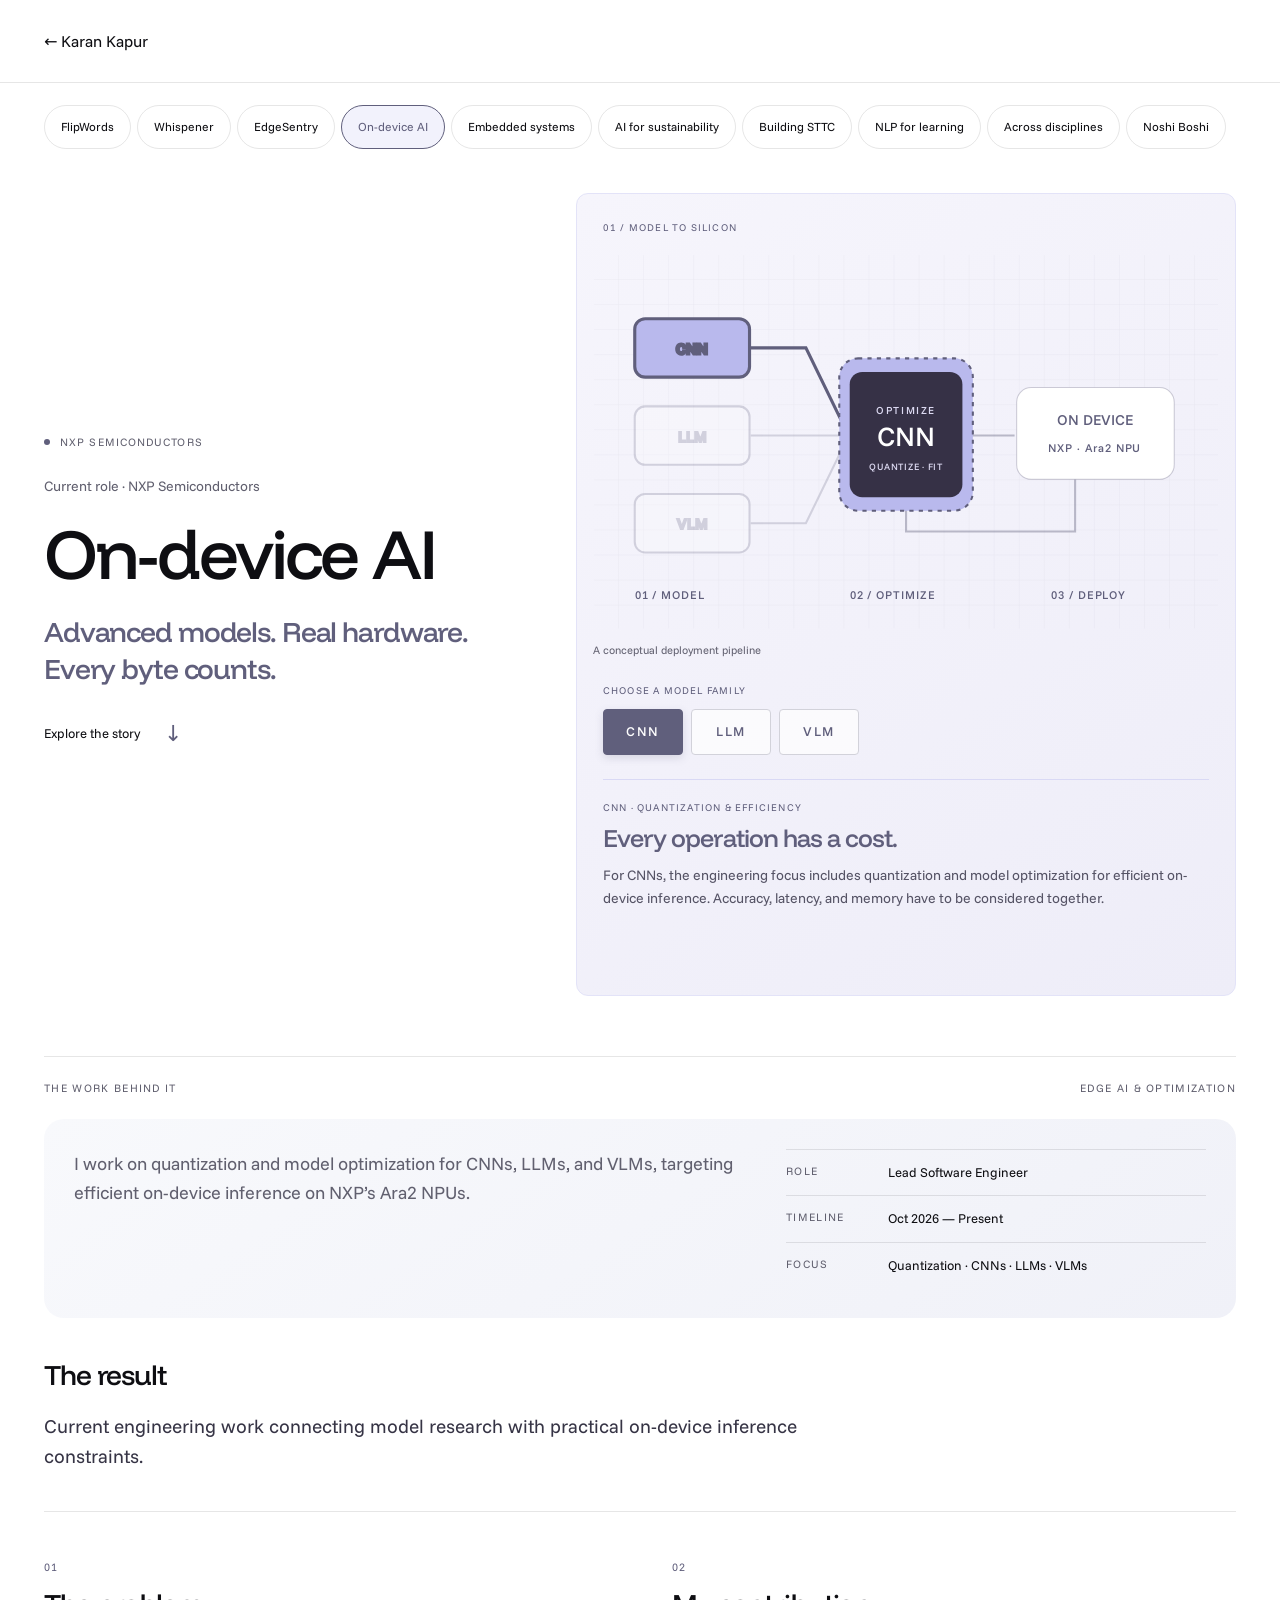
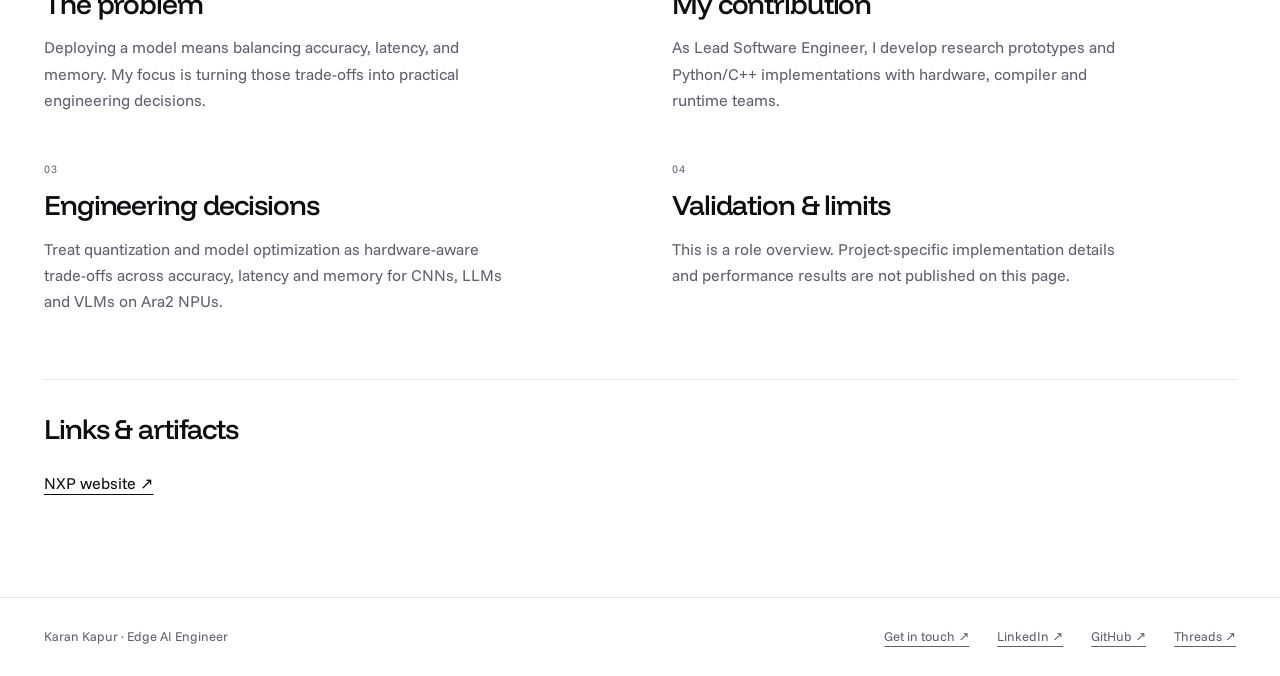
==== commit 718f0103: "Some modifications" ====
--- a/profile/project.html
+++ b/profile/project.html
@@ -15,15 +15,15 @@
     a{color:inherit;text-underline-offset:5px}a:hover{color:var(--accent-ink)}a:focus-visible{outline:2px solid var(--accent-ink);outline-offset:5px}
     header,main,footer{max-width:1120px;margin:auto;padding:28px 44px}header{display:flex;justify-content:space-between;gap:24px;border-bottom:1px solid var(--line)}
     header a{text-decoration:none}header span,.eyebrow,.number,dt{font-size:11px;letter-spacing:.12em;text-transform:uppercase;color:var(--muted)}
-    nav{display:flex;gap:8px;flex-wrap:wrap;margin:6px 0 28px}nav a{font-size:12px;text-decoration:none;padding:6px 12px;border:1px solid var(--line);border-radius:24px}nav a[aria-current]{border-color:var(--accent-ink);color:var(--accent-ink)}
+    nav{display:flex;gap:8px;flex-wrap:wrap;margin:6px 0 28px}nav a{font-size:12px;text-decoration:none;border:1px solid var(--line);border-radius:24px}nav a[aria-current]{border-color:var(--accent-ink);color:var(--accent-ink)}
     .eyebrow{display:flex;align-items:center;gap:10px;margin:40px 0 18px}.eyebrow:before{content:"";width:6px;height:6px;border-radius:50%;background:var(--accent-ink)}
     h1,h2,.statement{font-family:"Funnel Display",system-ui,sans-serif;font-weight:500;letter-spacing:-.04em}h1{font-size:clamp(48px,8vw,100px);line-height:1.02;max-width:900px;margin:0 0 28px}
     .statement{font-size:clamp(23px,3vw,36px);line-height:1.35;max-width:760px;color:var(--accent-ink);margin:0 0 34px}
-    .overview{display:grid;grid-template-columns:1.6fr 1fr;gap:64px;padding:30px 0 50px}.summary{font-size:18px;margin:0;color:var(--muted)}
+    .overview{display:grid;grid-template-columns:1.6fr 1fr}.summary{font-size:18px;margin:0;color:var(--muted)}
     dl{margin:0}dl div{display:grid;grid-template-columns:90px 1fr;gap:12px;border-top:1px solid var(--line);padding:12px 0}dd{margin:0;font-size:13px}
     .chapters{border-top:1px solid var(--line);display:grid;grid-template-columns:repeat(2,minmax(0,1fr));gap:40px 64px;padding:40px 0 64px}.number{color:var(--accent-ink)}h2{font-size:28px;line-height:1.2;margin:8px 0 14px}.chapters p{color:var(--muted);margin:0;max-width:460px}
     footer{display:flex;flex-wrap:wrap;gap:16px 28px;border-top:1px solid var(--line);font-size:13px;color:var(--muted)}footer span{margin-right:auto}.empty{padding-block:80px}
-    @media(max-width:640px){header,main,footer{padding:22px}.eyebrow{margin-top:28px}.overview{grid-template-columns:1fr;gap:28px}.chapters{grid-template-columns:1fr;gap:32px}h1{overflow-wrap:anywhere}header span{display:none}}
+    @media(max-width:640px){header,main,footer{padding:22px}.eyebrow{margin-top:28px}.overview{grid-template-columns:1fr}.chapters{grid-template-columns:1fr;gap:32px}h1{overflow-wrap:anywhere}header span{display:none}}
     .overview{border-radius:20px;background:linear-gradient(145deg,#f8f9fc,#f0f1f8);padding:30px;margin-bottom:40px;gap:40px}
     nav a{min-height:44px;box-sizing:border-box;display:inline-flex;align-items:center;padding:10px 16px}
     nav a[aria-current]{background:color-mix(in srgb,var(--accent) 18%,white)}
@@ -33,12 +33,13 @@
   <link rel="stylesheet" href="flipwords.css">
 </head>
 <body class="project-page">
-  <header><a id="back" href="../index.html">← Karan Kapur</a><span>Engineering · Research · Community</span><a href="CV_Karan_Kapur.pdf" download>Download CV ↗</a></header>
+  <header><a id="back" href="../index.html">← Karan Kapur</a></header>
   <main id="content">
     <nav id="project-nav" aria-label="Select a project"></nav>
     <section class="project-hero" aria-labelledby="name">
       <div class="project-heading">
         <p class="eyebrow" id="organization"></p>
+        <p class="project-status" id="status"></p>
         <h1 id="name"></h1>
         <p class="statement" id="statement"></p>
         <a class="story-link" href="#story">Explore the story <span aria-hidden="true">↓</span></a>
@@ -47,7 +48,9 @@
     </section>
     <div class="story-heading" id="story"><span>The work behind it</span><span id="story-type"></span></div>
     <div class="overview"><p class="summary" id="summary"></p><dl id="details"></dl></div>
+    <section class="project-result" aria-labelledby="result-heading"><h2 id="result-heading">The result</h2><p id="result"></p></section>
     <div class="chapters" id="chapters"></div>
+    <section class="project-resources" aria-labelledby="resources-heading"><h2 id="resources-heading">Links & artifacts</h2><ul id="resources"></ul></section>
     <noscript><p>Please enable JavaScript to view this project, or <a href="CV_Karan_Kapur.pdf">read my CV</a>.</p></noscript>
   </main>
   <footer><span>Karan Kapur · Edge AI Engineer</span><a href="mailto:karankapur.kapur@gmail.com">Get in touch ↗</a><a href="https://www.linkedin.com/in/karukapur/" target="_blank" rel="noopener">LinkedIn ↗</a><a href="https://github.com/karukapur" target="_blank" rel="noopener">GitHub ↗</a><a href="https://www.threads.com/@karukapur" target="_blank" rel="noopener noreferrer">Threads ↗</a></footer>
@@ -70,7 +73,7 @@
       document.body.dataset.project = project.id;
       document.documentElement.style.setProperty('--accent', project.color);
       document.getElementById('story-type').textContent = project.type;
-      for (const [element, value] of Object.entries({organization: project.organization, name: project.name, statement: project.big, summary: project.tabs[0]})) document.getElementById(element).textContent = value;
+      for (const [element, value] of Object.entries({organization: project.organization, name: project.name, statement: project.big, summary: project.tabs[0], status: project.caseStudy.status, result: project.caseStudy.result})) document.getElementById(element).textContent = value;
       document.getElementById('back').href = `../index.html#${project.id}`;
       if (project.sourceUrl) {
         const source = document.createElement('a');
@@ -80,15 +83,24 @@
       }
       const details = document.getElementById('details');
       for (const [label, value] of [['Role', project.role], ['Timeline', project.timeline], ['Focus', project.scope]]) {
+        if (!value) continue;
         const row = document.createElement('div'), term = document.createElement('dt'), description = document.createElement('dd');
         term.textContent = label; description.textContent = value; row.append(term, description); details.append(row);
       }
-      project.tabs.slice(1).forEach((text, i) => {
+      const study = project.caseStudy;
+      [['The problem', project.tabs[1]], ['My contribution', study.contribution], ['Engineering decisions', study.decision], ['Validation & limits', study.limitation]].forEach(([title, text], i) => {
         const article = document.createElement('article'), number = document.createElement('span'), heading = document.createElement('h2'), paragraph = document.createElement('p');
         number.className = 'number'; number.textContent = `0${i + 1}`;
-        heading.textContent = ['The context', 'The approach', 'The perspective'][i]; paragraph.textContent = text;
+        heading.textContent = title; paragraph.textContent = text;
         article.append(number, heading, paragraph); document.getElementById('chapters').append(article);
       });
+      const resources = [...project.resources];
+      if (project.notesUrl) resources.push({ label: 'Engineering notes', url: project.notesUrl });
+      for (const resource of resources) {
+        const item = document.createElement('li'), link = document.createElement('a');
+        link.href = resource.url; link.textContent = resource.label + ' ↗'; link.target = '_blank'; link.rel = 'noopener noreferrer';
+        item.append(link); document.getElementById('resources').append(item);
+      }
       mountProjectExperience(document.getElementById('experience'), project);
     }
   </script>
--- a/profile/theme.css
+++ b/profile/theme.css
@@ -11,7 +11,6 @@
   --nt-3: #686779;
   --nt-line: rgba(46,44,79,.14);
   --nt-hi: #363445;
-  --nt-mid: #555365;
   --nt-body: #61606f;
   --accent-ink: color-mix(in srgb, var(--accent, #b9b9ed) 40%, #242331);
 }
@@ -19,7 +18,7 @@
 /* Home introduction and actions, sharing the existing scene navigation. */
 .copy .hero-offer { grid-column: 1; grid-row: 1 / 3; align-self: start; }
 .copy .hero-offer h1 { margin-bottom: 40px; }
-.hero-services { margin: 0 0 40px; padding-inline-start: 16px; font-size: calc(clamp(22px, 1.9vw, 32px) - 2px); line-height: 1.4; letter-spacing: -.02em; }
+.hero-services { margin: 0 0 40px; padding-inline-start: 0; font-size: calc(clamp(22px, 1.9vw, 32px) - 2px); line-height: 1.4; letter-spacing: -.02em; }
 .hero-actions { display: flex; flex-wrap: wrap; gap: 20px; pointer-events: auto; }
 .hero-action { display: inline-flex; justify-content: center; align-items: center; gap: 12px; box-sizing: border-box; min-height: 54px; padding: 12px 26px; border: 1px solid #cbcbd7; border-radius: 11px; color: var(--ink); background: transparent; font-size: 20px; font-weight: 500; line-height: 1.4; letter-spacing: -.035em; text-decoration: none; }
 .hero-action-primary { color: #fff; background: var(--ink); border-color: var(--ink); }
@@ -29,6 +28,9 @@
 .copy .intro { max-width: 320px; }
 .copy .intro .en { font-size: 20px; line-height: 1.35; }
 .copy .intro .ko { font-size: 14px; line-height: 1.5; margin-top: 16px; }
+.copy .intro em { color: #64619a; font-style: normal; }
+.copy .intro .intro-logo { display: inline-block; width: auto; height: 1cap; vertical-align: baseline; }
+.copy .intro .intro-sttc { font-family: "Times New Roman", Times, serif; font-size: calc(1em + 1px); font-weight: 700; color: #B60100; }
 @media (min-width: 821px) and (max-width: 1400px) {
   .copy .hero-offer { max-width: calc(50vw - 192px); }
   .hero-services { font-size: 20px; }
@@ -45,7 +47,7 @@
 }
 @media (min-width: 1921px) {
   .copy .hero-offer h1 { margin-bottom: calc(40px * var(--hs)); }
-  .hero-services { font-size: calc(32px * var(--hs) - 2px); margin-bottom: calc(40px * var(--hs)); padding-inline-start: calc(16px * var(--hs)); }
+  .hero-services { font-size: calc(32px * var(--hs) - 2px); margin-bottom: calc(40px * var(--hs)); }
   .hero-actions { gap: calc(20px * var(--hs)); }
   .hero-action { min-height: calc(54px * var(--hs)); padding: calc(12px * var(--hs)) calc(26px * var(--hs)); gap: calc(12px * var(--hs)); border-radius: calc(11px * var(--hs)); font-size: calc(20px * var(--hs)); }
   .copy .intro { max-width: calc(320px * var(--hs)); }
@@ -72,24 +74,42 @@
 @media (max-width: 820px) {
   html.stage-on body .web-info .wi-mark { top: 20px; bottom: auto; left: 7vw; font-size: 28px; line-height: 1; transform: none; }
 }
+/* Project navigation stays in viewport space, independent of the scene scale. */
 html.stage-on body .web-info .wi-dock {
-  background: linear-gradient(180deg, rgba(255,255,255,.92), rgba(232,234,245,.88));
-  box-shadow: inset 0 0 0 1px rgba(120,118,154,.18), inset 0 1px 0 #fff, 0 10px 30px rgba(46,44,79,.12);
-}
-html.stage-on body .web-info .wd-c::after { background: #7774b5; box-shadow: none; }
-html.stage-on body .web-info .wd-tip { background: rgba(255,255,255,.96); box-shadow: 0 4px 16px rgba(46,44,79,.15); }
-/* Navigation stays usable independently of the 3D display's scale. */
-html.stage-on body .web-info .wi-dock { --dock-size: clamp(72px, 5.5vw, 88px); top: auto; bottom: max(20px, 4vh); gap: 12px; padding: 14px 16px 22px; border-radius: 26px; }
-html.stage-on body .web-info .wd-c, html.stage-on body .web-info .wd-k { width: var(--dock-size); }
-html.stage-on body .web-info .wd-k { height: calc(var(--dock-size) * .75); border-radius: 11px; }
-html.stage-on body .web-info .wd-c::after { width: 5px; height: 5px; bottom: -12px; }
-html.stage-on body .web-info .wd-tip { font-size: 14px; padding: 7px 12px; }
-html.stage-on .web-tip { color: var(--ink); text-shadow: 0 1px 8px #fff; }
+  position: absolute; left: 50%; bottom: max(24px, env(safe-area-inset-bottom, 0px)); transform: translateX(-50%);
+  display: flex; gap: 4px; box-sizing: border-box; width: max-content; max-width: calc(100vw - 40px); padding: 8px;
+  border: 1px solid rgba(36,35,49,.12); border-radius: 16px; background: #fff; box-shadow: 0 4px 20px rgba(14,14,18,.08);
+  overflow-x: auto; scrollbar-width: thin; pointer-events: auto; touch-action: pan-x; overscroll-behavior-x: contain;
+}
+html.stage-on body .web-info .wd-c { flex: none; }
+html.stage-on body .web-info .wd-k {
+  all: unset; box-sizing: border-box; display: flex; align-items: center; justify-content: center; gap: 8px;
+  height: 44px; padding: 0 16px; border: 1px solid transparent; border-radius: 8px; color: #61606f;
+  font: 500 13px/20px var(--f-en); letter-spacing: 0; white-space: nowrap; cursor: pointer;
+  transition: background-color .16s ease-out, border-color .16s ease-out, color .16s ease-out;
+}
+html.stage-on body .web-info .wd-k img { display: block; flex: none; width: 20px; height: 20px; object-fit: contain; pointer-events: none; }
+html.stage-on body .web-info .wd-k:hover { background: #f5f4f7; color: #242331; }
+html.stage-on body .web-info .wd-k[aria-selected="true"] { background: #f0edf6; border-color: #ddd7e9; color: #353043; }
+html.stage-on body .web-info .wd-k:focus-visible { outline: 2px solid #77718f; outline-offset: -2px; }
+@media (max-width: 820px) {
+  html.stage-on body .web-info .wi-dock { display: none; bottom: max(16px, env(safe-area-inset-bottom, 0px)); max-width: calc(100vw - 32px); }
+  html.stage-on body .web-info.fw-selected .wi-dock, html.stage-on body .web-info.sustainability-selected .wi-dock { display: flex; }
+  html.stage-on body .web-info .wd-k { padding-inline: 12px; }
+}
+@media (prefers-reduced-motion: reduce) { html.stage-on body .web-info .wd-k { transition: none; } }
 html.stage-on .mb .mb-arrive { box-shadow: 0 8px 28px rgba(46,44,79,.18); }
 html.stage-on .web-note.is-cue { animation: none; }
 .end-info .ei-item:hover .ei-v { color: #64619a; }
 
 /* Project experiences: shared controls, individual compositions. */
+.project-status { margin: 0 0 20px; color: #61606f; font-size: 14px; }
+.project-result { margin: 0 0 40px; max-width: 850px; }
+.project-result h2 { margin-top: 0; }
+.project-result p { color: #363445; font-size: 19px; line-height: 1.6; }
+.project-resources { border-top: 1px solid var(--line); padding: 24px 0 48px; }
+.project-resources ul { display: flex; flex-wrap: wrap; gap: 8px 32px; list-style: none; padding: 0; }
+.project-resources a { display: inline-flex; align-items: center; min-height: 44px; }
 .project-page { --tint: color-mix(in srgb, var(--accent) 19%, white); }
 .project-page header, .project-page main, .project-page footer { max-width: 1320px; }
 .project-page main { padding-top: 22px; }
--- a/profile/flipwords.css
+++ b/profile/flipwords.css
@@ -3,7 +3,6 @@
 html.flipwords-work .mb .mb-base,
 html.flipwords-work .mb .mb-back,
 html.flipwords-work .mb .mb-screen,
-html.flipwords-work .mb .mb-bar,
 html.flipwords-work .mb .mb-chin { visibility: hidden !important; pointer-events: none; }
 html.flipwords-work.stage-on .mb .mb-face { background: none; box-shadow: none; }
 html.stage-on body .web-info.fw-selected .wi-body { left: 8.6vw; top: max(64px, 9vh); width: 30vw; max-width: 460px; max-height: calc(100dvh - max(64px, 9vh) - 155px); overflow-y: auto; overscroll-behavior: contain; scrollbar-width: thin; pointer-events: auto; padding-right: 8px; }
@@ -13,14 +12,12 @@
 html.stage-on body .web-info.fw-selected .wi-tab[aria-selected="true"] { color: #24212e; }
 html.stage-on body .web-info.fw-selected .wi-tab[aria-selected="true"]::after { height: 2px; }
 html.stage-on body .web-info.fw-selected .wi-meta { margin-top: 28px; grid-template-columns: 86px 1fr; row-gap: 8px; }
-html.stage-on body .web-info.fw-selected .wi-dock { top: auto; bottom: max(20px, 4vh); }
 .fw-notes { pointer-events: auto; align-self: flex-start; color: inherit; font-size: clamp(13px, 1vw, 17px); text-underline-offset: 5px; margin-top: 24px; }
 .fw-notes[hidden], .fw-stage[hidden] { display: none; }
 .fw-stage { display: flex; align-items: center; justify-content: center; position: relative; min-width: 0; height: 640px; color: #292735; font-family: 'Funnel Sans', system-ui, sans-serif; }
 .mb-face > .fw-stage { position: absolute; box-sizing: border-box; left: 0; top: 50%; transform: translateY(-50%); width: 100%; height: 100%; max-height: calc(64dvh * var(--preview-scale, 1)); }
 .fw-mockup { display: block; width: 100%; height: 100%; object-fit: contain; }
 .fw-notes:focus-visible { outline: 3px solid #8b5dc9; outline-offset: 6px; }
-html.stage-on body .web-info.fw-selected .wi-dock .wd-c[data-id="flipwords"] .wd-k { outline: 1px solid #ad83ed; box-shadow: 0 2px 9px #9b73d54d; }
 [data-project="flipwords"] .experience { padding: 0; background: var(--bg); border: 0; }
 [data-project="flipwords"] .experience.fw-stage { min-height: 570px; }
 [data-project="edgesentry"] .experience { padding: 0; background: var(--bg); border: 0; }
@@ -33,17 +30,26 @@
 .es-reticle::before, .es-reticle::after { content: ''; position: absolute; background: currentColor; }
 .es-reticle::before { width: 1px; height: 32px; left: 10px; top: -5px; }
 .es-reticle::after { height: 1px; width: 32px; top: 10px; left: -5px; }
-html.stage-on body .web-info.fw-selected .wi-dock .wd-c[data-id="edgesentry"] .wd-k { outline: 1px solid #78978a; box-shadow: 0 2px 9px #78978a33; }
-.nb-video { display: block; width: 100%; height: auto; max-height: 100%; object-fit: contain; border-radius: 16px; background: #fff; }
-.mb-face > .nb-stage { pointer-events: auto; }
+.nb-video { display: block; width: 100%; height: auto; max-height: 100%; object-fit: contain; border-radius: 16px; background: #fff; pointer-events: none; }
 [data-project="noshi-boshi"] .experience.nb-stage { padding: 0; border-radius: 16px; background: transparent; height: auto; min-height: 0; align-self: center; }
+.project-phone { position: relative; flex: none; box-sizing: border-box; height: 88%; aspect-ratio: 1140 / 2700; border: 1px solid #6d717b; border-radius: 10% / 4.2%;
+  background: linear-gradient(110deg, #e0e2e7, #81858e 5%, #34373e 12%, #15171c 50%, #a7aab3 94%, #e1e2e6);
+  box-shadow: inset 0 0 0 1px rgba(255,255,255,.45), inset -3px 0 4px rgba(255,255,255,.2), 5px 2px 0 #34373f, 7px 3px 0 #8b909a, 18px 30px 45px rgba(24,33,49,.23);
+  transform: perspective(1800px) rotateX(7deg) rotateY(-18deg) rotateZ(6deg); transform-origin: 50% 50%; }
+.project-phone::before { content: ''; position: absolute; z-index: 2; left: 40%; top: .4%; width: 20%; height: .25%; border-radius: 99px; background: #191b20; box-shadow: 0 1px 0 rgba(255,255,255,.2); }
+.phone-screen { position: absolute; inset: 1.1111% 2.6316%; overflow: hidden; border-radius: 8% / 3.3%; background: #0e1723; box-shadow: 0 0 0 1px #06080c; }
+.phone-screen::after { content: ''; position: absolute; top: 1%; left: 50%; width: 3.3%; aspect-ratio: 1; transform: translateX(-50%); border-radius: 50%;
+  background: radial-gradient(circle at 38% 35%, #2c3b50 0 14%, #10151e 22% 45%, #030406 55%); box-shadow: 0 0 0 1px #171a21; pointer-events: none; }
+.project-phone .nb-video { position: absolute; inset: 0; width: 100%; height: 100%; max-height: none; border-radius: 0; background: #0e1723; }
+.phone-volume,.phone-power { position: absolute; right: -3%; width: 2.2%; border-radius: 2px; background: linear-gradient(90deg, #343840, #a1a6af 55%, #565b65); box-shadow: inset 0 1px 0 rgba(255,255,255,.5); }
+.phone-volume { top: 18%; height: 12%; }
+.phone-power { top: 34%; height: 7%; }
+.project-page .experience.portrait-stage { padding: 0; border: 0; background: transparent; height: min(680px, 76svh); min-height: 0; }
 @media (max-width: 820px) {
   html.stage-on body .web-info.fw-selected .wi-body { position: absolute; left: 7vw; top: 9vh; width: 84vw; gap: 0; max-width: none; max-height: 20vh; }
   .mb-face > .fw-stage { top: 0; transform: none; }
-  html.stage-on body .web-info.fw-selected .wi-dock { display: flex; bottom: max(20px, 4vh); gap: 10px; padding: 12px 12px 18px; max-width: 90vw; overflow-x: auto; }
-  html.stage-on body .web-info.fw-selected .wd-c, html.stage-on body .web-info.fw-selected .wd-k { width: 56px; }
-  html.stage-on body .web-info.fw-selected .wd-k { height: 44px; }
   .web-info .fw-notes { display: none; }
+  .project-phone { height: 86%; transform: perspective(1400px) rotateX(4deg) rotateY(-12deg) rotateZ(4deg); }
   [data-project="flipwords"] .experience.fw-stage { min-height: 400px; }
   [data-project="edgesentry"] .experience.fw-stage { min-height: 400px; }
 }
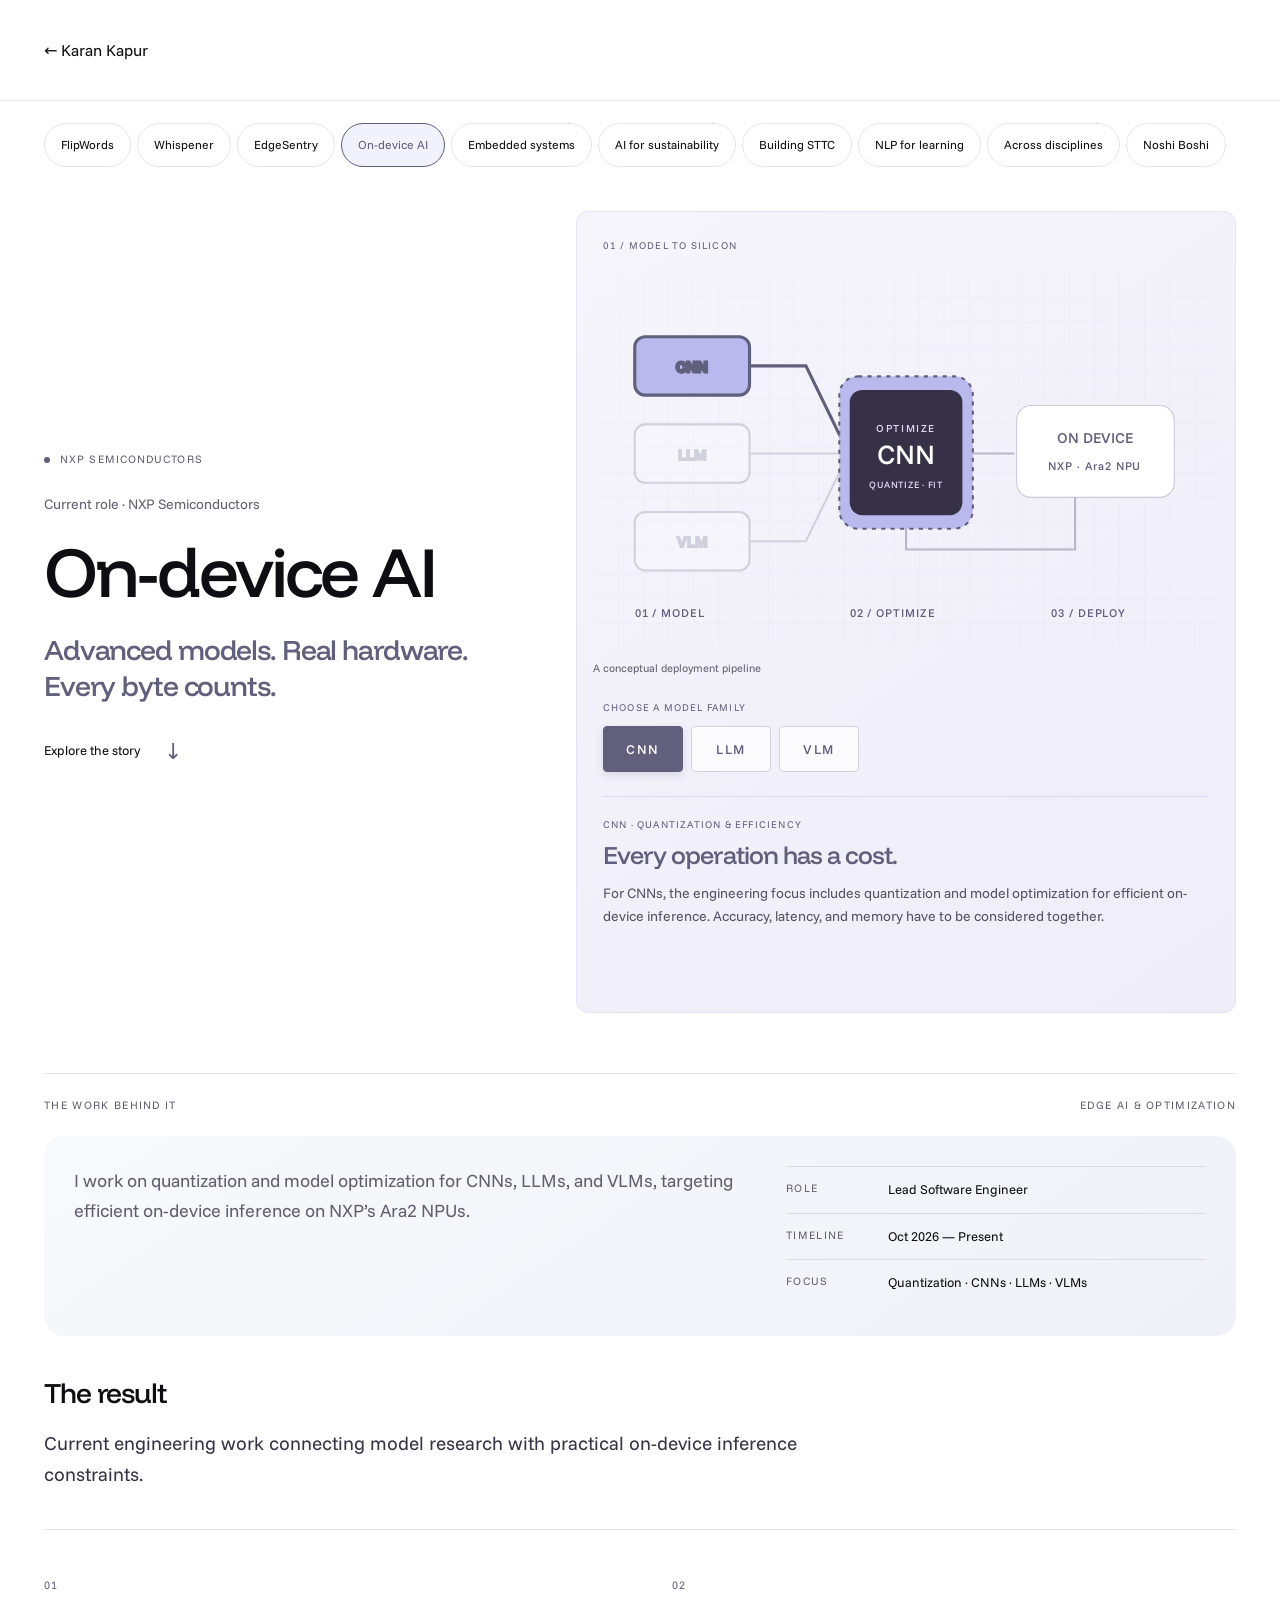
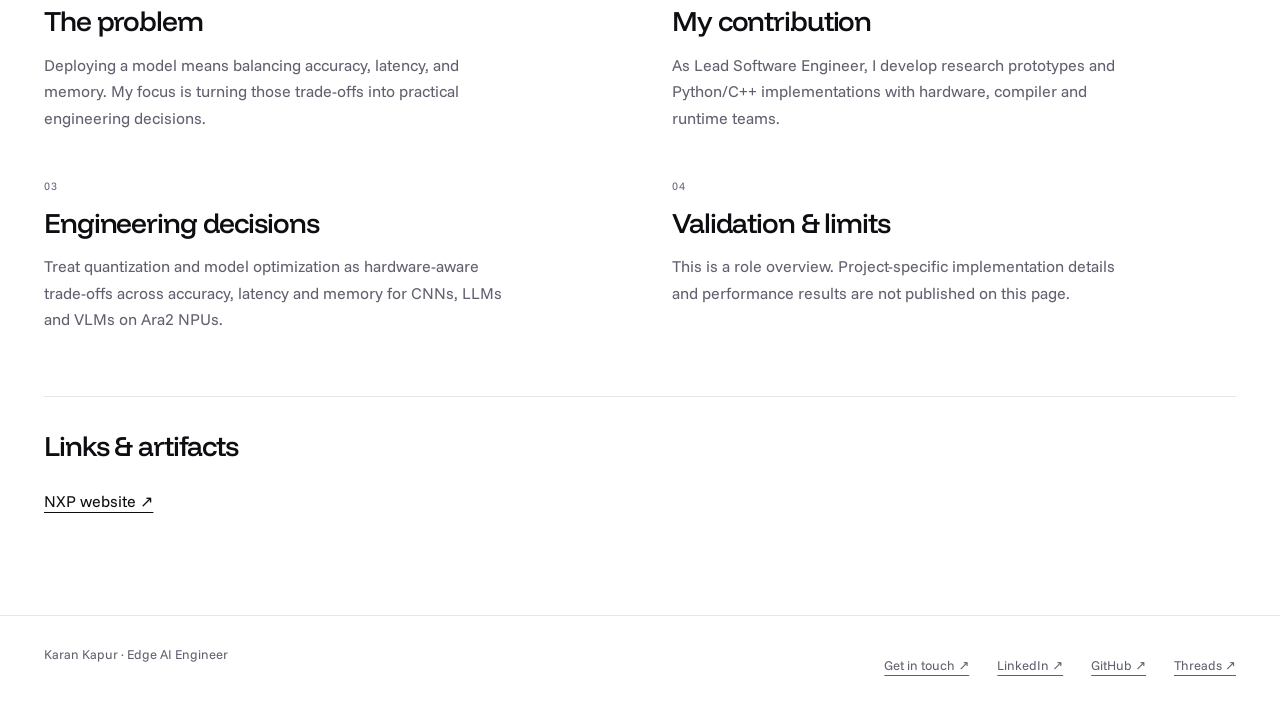
==== commit c9d702a6: "For different diplays" ====
--- a/profile/project.html
+++ b/profile/project.html
@@ -6,9 +6,9 @@
   <meta name="theme-color" content="#ffffff">
   <meta name="description" content="Selected engineering, research, and community work by Karan Kapur.">
   <title>Selected work — Karan Kapur</title>
-  <link rel="icon" href="icon.svg" type="image/svg+xml">
+  <link rel="icon" href="icon.svg?v=avatar" type="image/svg+xml">
   <link rel="preconnect" href="https://fonts.googleapis.com">
-  <link rel="stylesheet" href="https://fonts.googleapis.com/css2?family=Funnel+Display:wght@400;500;600&family=Funnel+Sans:wght@400;500;600&display=swap">
+  <link rel="stylesheet" media="print" onload="this.media='all'" href="https://fonts.googleapis.com/css2?family=Funnel+Display:wght@400;500;600&family=Funnel+Sans:wght@400;500;600&display=swap">
   <style>
     :root{--accent:#b9b9ed}
     *{box-sizing:border-box}body{margin:0;background:var(--bg);color:var(--ink);font:400 16px/1.65 "Funnel Sans",system-ui,sans-serif}
@@ -53,7 +53,7 @@
     <section class="project-resources" aria-labelledby="resources-heading"><h2 id="resources-heading">Links & artifacts</h2><ul id="resources"></ul></section>
     <noscript><p>Please enable JavaScript to view this project, or <a href="CV_Karan_Kapur.pdf">read my CV</a>.</p></noscript>
   </main>
-  <footer><span>Karan Kapur · Edge AI Engineer</span><a href="mailto:karankapur.kapur@gmail.com">Get in touch ↗</a><a href="https://www.linkedin.com/in/karukapur/" target="_blank" rel="noopener">LinkedIn ↗</a><a href="https://github.com/karukapur" target="_blank" rel="noopener">GitHub ↗</a><a href="https://www.threads.com/@karukapur" target="_blank" rel="noopener noreferrer">Threads ↗</a></footer>
+  <footer><span><!-- portfolio:signature -->Karan Kapur · Edge AI Engineer<!-- /portfolio:signature --></span><a data-portfolio-href="mailto" href="mailto:karankapur.kapur@gmail.com">Get in touch ↗</a><a data-portfolio-href="linkedin" href="https://www.linkedin.com/in/karukapur/" target="_blank" rel="noopener">LinkedIn ↗</a><a data-portfolio-href="github" href="https://github.com/karukapur" target="_blank" rel="noopener">GitHub ↗</a><a data-portfolio-href="threads" href="https://www.threads.com/@karukapur" target="_blank" rel="noopener noreferrer">Threads ↗</a></footer>
   <script src="portfolio.js"></script>
   <script src="project-experiences.js"></script>
   <script src="flipwords.js"></script>
--- a/profile/theme.css
+++ b/profile/theme.css
@@ -17,10 +17,10 @@
 
 /* Home introduction and actions, sharing the existing scene navigation. */
 .copy .hero-offer { grid-column: 1; grid-row: 1 / 3; align-self: start; }
-.copy .hero-offer h1 { margin-bottom: 40px; }
-.hero-services { margin: 0 0 40px; padding-inline-start: 0; font-size: calc(clamp(22px, 1.9vw, 32px) - 2px); line-height: 1.4; letter-spacing: -.02em; }
+.copy .hero-offer h1 { margin-bottom: 20px; }
+.hero-services { margin: 0 0 20px; padding-inline-start: 16px; font-size: calc(clamp(22px, 1.9vw, 32px) - 2px); line-height: 1.4; letter-spacing: -.02em; }
 .hero-actions { display: flex; flex-wrap: wrap; gap: 20px; pointer-events: auto; }
-.hero-action { display: inline-flex; justify-content: center; align-items: center; gap: 12px; box-sizing: border-box; min-height: 54px; padding: 12px 26px; border: 1px solid #cbcbd7; border-radius: 11px; color: var(--ink); background: transparent; font-size: 20px; font-weight: 500; line-height: 1.4; letter-spacing: -.035em; text-decoration: none; }
+.hero-action { display: inline-flex; justify-content: center; align-items: center; gap: 12px; box-sizing: border-box; min-height: 54px; padding: 12px 26px; border: 1px solid #64619a; border-radius: 11px; color: #64619a; background: transparent; font-size: 20px; font-weight: 500; line-height: 1.4; letter-spacing: -.035em; text-decoration: none; }
 .hero-action-primary { color: #fff; background: var(--ink); border-color: var(--ink); }
 .hero-action:hover { background: #f3f4fa; }
 .hero-action-primary:hover { background: #292930; }
@@ -31,6 +31,8 @@
 .copy .intro em { color: #64619a; font-style: normal; }
 .copy .intro .intro-logo { display: inline-block; width: auto; height: 1cap; vertical-align: baseline; }
 .copy .intro .intro-sttc { font-family: "Times New Roman", Times, serif; font-size: calc(1em + 1px); font-weight: 700; color: #B60100; }
+.sttc-name { font-family: "Times New Roman", Times, serif; font-weight: 700; color: #B60100; }
+.inline-bond-logo { display: inline-block; width: auto; height: .85em; aspect-ratio: 476 / 149; margin-inline: .2em; vertical-align: -.05em; }
 @media (min-width: 821px) and (max-width: 1400px) {
   .copy .hero-offer { max-width: calc(50vw - 192px); }
   .hero-services { font-size: 20px; }
@@ -46,8 +48,8 @@
   .copy .intro .en { font-size: 11.5px; line-height: 1.5; }
 }
 @media (min-width: 1921px) {
-  .copy .hero-offer h1 { margin-bottom: calc(40px * var(--hs)); }
-  .hero-services { font-size: calc(32px * var(--hs) - 2px); margin-bottom: calc(40px * var(--hs)); }
+  .copy .hero-offer h1 { margin-bottom: calc(20px * var(--hs)); }
+  .hero-services { font-size: calc(32px * var(--hs) - 2px); margin-bottom: calc(20px * var(--hs)); padding-inline-start: calc(16px * var(--hs)); }
   .hero-actions { gap: calc(20px * var(--hs)); }
   .hero-action { min-height: calc(54px * var(--hs)); padding: calc(12px * var(--hs)) calc(26px * var(--hs)); gap: calc(12px * var(--hs)); border-radius: calc(11px * var(--hs)); font-size: calc(20px * var(--hs)); }
   .copy .intro { max-width: calc(320px * var(--hs)); }
@@ -78,7 +80,7 @@
 html.stage-on body .web-info .wi-dock {
   position: absolute; left: 50%; bottom: max(24px, env(safe-area-inset-bottom, 0px)); transform: translateX(-50%);
   display: flex; gap: 4px; box-sizing: border-box; width: max-content; max-width: calc(100vw - 40px); padding: 8px;
-  border: 1px solid rgba(36,35,49,.12); border-radius: 16px; background: #fff; box-shadow: 0 4px 20px rgba(14,14,18,.08);
+  border: 1px solid rgba(36,35,49,.12); border-radius: 16px; background: linear-gradient(160deg,rgba(255,255,255,.94),rgba(242,243,248,.82) 46%,rgba(233,236,246,.88)); box-shadow: 0 4px 20px rgba(14,14,18,.08);
   overflow-x: auto; scrollbar-width: thin; pointer-events: auto; touch-action: pan-x; overscroll-behavior-x: contain;
 }
 html.stage-on body .web-info .wd-c { flex: none; }
@@ -293,3 +295,19 @@
 @media (prefers-reduced-motion: reduce) {
   .experience *, .experience *::before, .experience *::after { transition: none !important; animation: none !important; }
 }
+
+/* Keep scene copy clear of the badge and fixed controls on shallow desktops. */
+@media (min-width: 821px) and (max-height: 800px) {
+  html:is(.stage-on, .stage-preparing) .hero .hero-offer h1 { font-size: clamp(28px, 3vw, 38px); margin-top: 0; margin-bottom: 12px; }
+  html:is(.stage-on, .stage-preparing) .hero-services { font-size: 18px; margin-bottom: 12px; }
+  html:is(.stage-on, .stage-preparing) .hero-action { min-height: 44px; padding: 8px 14px; font-size: 16px; }
+  html:is(.stage-on, .stage-preparing) .hero .intro .en { font-size: 16px; }
+  html:is(.stage-on, .stage-preparing) .hero .intro .ko { font-size: 13px; margin-top: 10px; }
+  html:is(.stage-on, .stage-preparing) .hero .card3d { scale: .72; top: 50.976px; transform-origin: 150px 0; }
+  html.stage-on .hero :is(.ring, .clasp) { scale: .72; }
+}
+html:is(.stage-on, .stage-preparing) .hero-offer { max-width: min(38vw, calc(50vw - 180px)); }
+html.stage-on body .web-info .wi-body { top: max(88px, var(--scr-t, 101px)); max-height: calc(100dvh - max(88px, var(--scr-t, 101px)) - 120px); }
+.project-page :is(.overview, .chapters, .project-heading) > * { min-width: 0; }
+.project-page :is(p, dd, a) { overflow-wrap: anywhere; }
+.project-page header a, .project-page footer a { display: inline-flex; align-items: center; min-height: 44px; }
--- a/profile/flipwords.css
+++ b/profile/flipwords.css
@@ -5,7 +5,7 @@
 html.flipwords-work .mb .mb-screen,
 html.flipwords-work .mb .mb-chin { visibility: hidden !important; pointer-events: none; }
 html.flipwords-work.stage-on .mb .mb-face { background: none; box-shadow: none; }
-html.stage-on body .web-info.fw-selected .wi-body { left: 8.6vw; top: max(64px, 9vh); width: 30vw; max-width: 460px; max-height: calc(100dvh - max(64px, 9vh) - 155px); overflow-y: auto; overscroll-behavior: contain; scrollbar-width: thin; pointer-events: auto; padding-right: 8px; }
+html.stage-on body .web-info.fw-selected .wi-body { left: 8.6vw; top: max(88px, 9vh); width: calc(30vw - 24px); max-width: 460px; max-height: calc(100dvh - max(88px, 9vh) - 120px); overflow-y: auto; overscroll-behavior: contain; scrollbar-width: thin; pointer-events: auto; padding-right: 8px; }
 html.stage-on body .web-info.fw-selected .wi-body > * { flex-shrink: 0; }
 html.stage-on body .web-info.fw-selected .wi-more { gap: 0; }
 html.stage-on body .web-info.fw-selected .wi-tabs { gap: calc(20px * var(--k,1)); }
@@ -22,7 +22,18 @@
 [data-project="flipwords"] .experience.fw-stage { min-height: 570px; }
 [data-project="edgesentry"] .experience { padding: 0; background: var(--bg); border: 0; }
 [data-project="edgesentry"] .experience.fw-stage { min-height: 570px; }
-.es-stage .fw-mockup { min-height: 0; mix-blend-mode: multiply; transform: translateY(3%) scale(1.15); transform-origin: center; }
+.es-assembly { position: relative; width: 100%; height: 100%; min-height: 0; mix-blend-mode: multiply; transform: translateY(3%) scale(1.15); transform-origin: center; }
+.es-assembly > .fw-mockup { visibility: hidden; }
+.es-assembly > svg { position: absolute; inset: 0; width: 100%; height: 100%; }
+.es-part { opacity: 0; }
+.es-ready .es-part { animation: es-part-enter var(--part-duration) cubic-bezier(.22,1,.36,1) var(--part-delay) both; }
+.preview-paused .es-part { animation-play-state: paused; }
+@keyframes es-part-enter {
+  from { opacity: 0; transform: translateX(-32px); filter: blur(4px); }
+  65% { opacity: 1; filter: blur(.6px); }
+  to { opacity: 1; transform: translateX(0); filter: blur(0); }
+}
+@media (prefers-reduced-motion: reduce) { .es-ready .es-part { animation: none; opacity: 1; } }
 .es-insignia { position: absolute; top: 10%; left: 4%; display: flex; align-items: center; gap: 12px; color: #34564a; }
 .es-bond-logo { display: block; height: 24px; width: auto; flex: none; }
 .es-insignia > span:last-child { border-left: 1px solid #a7bbb1; padding-left: 12px; font-size: 12px; }
